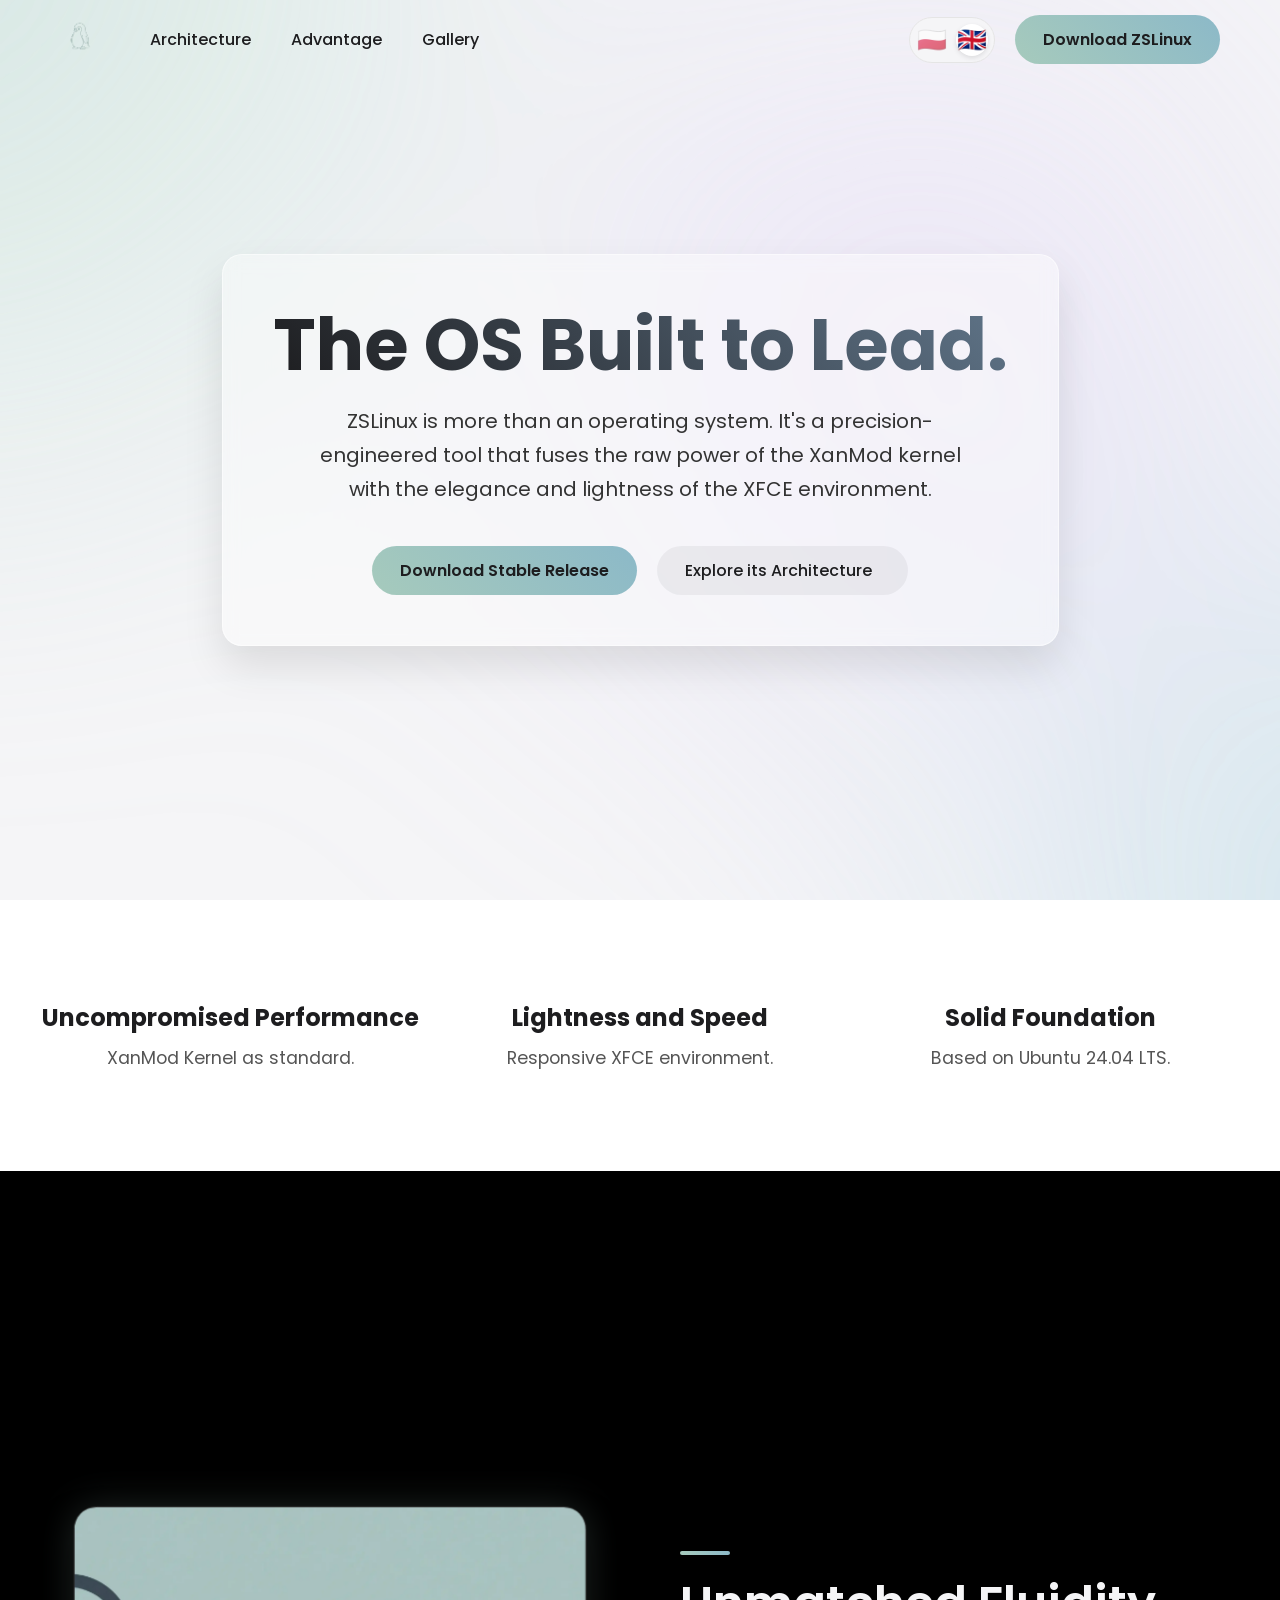
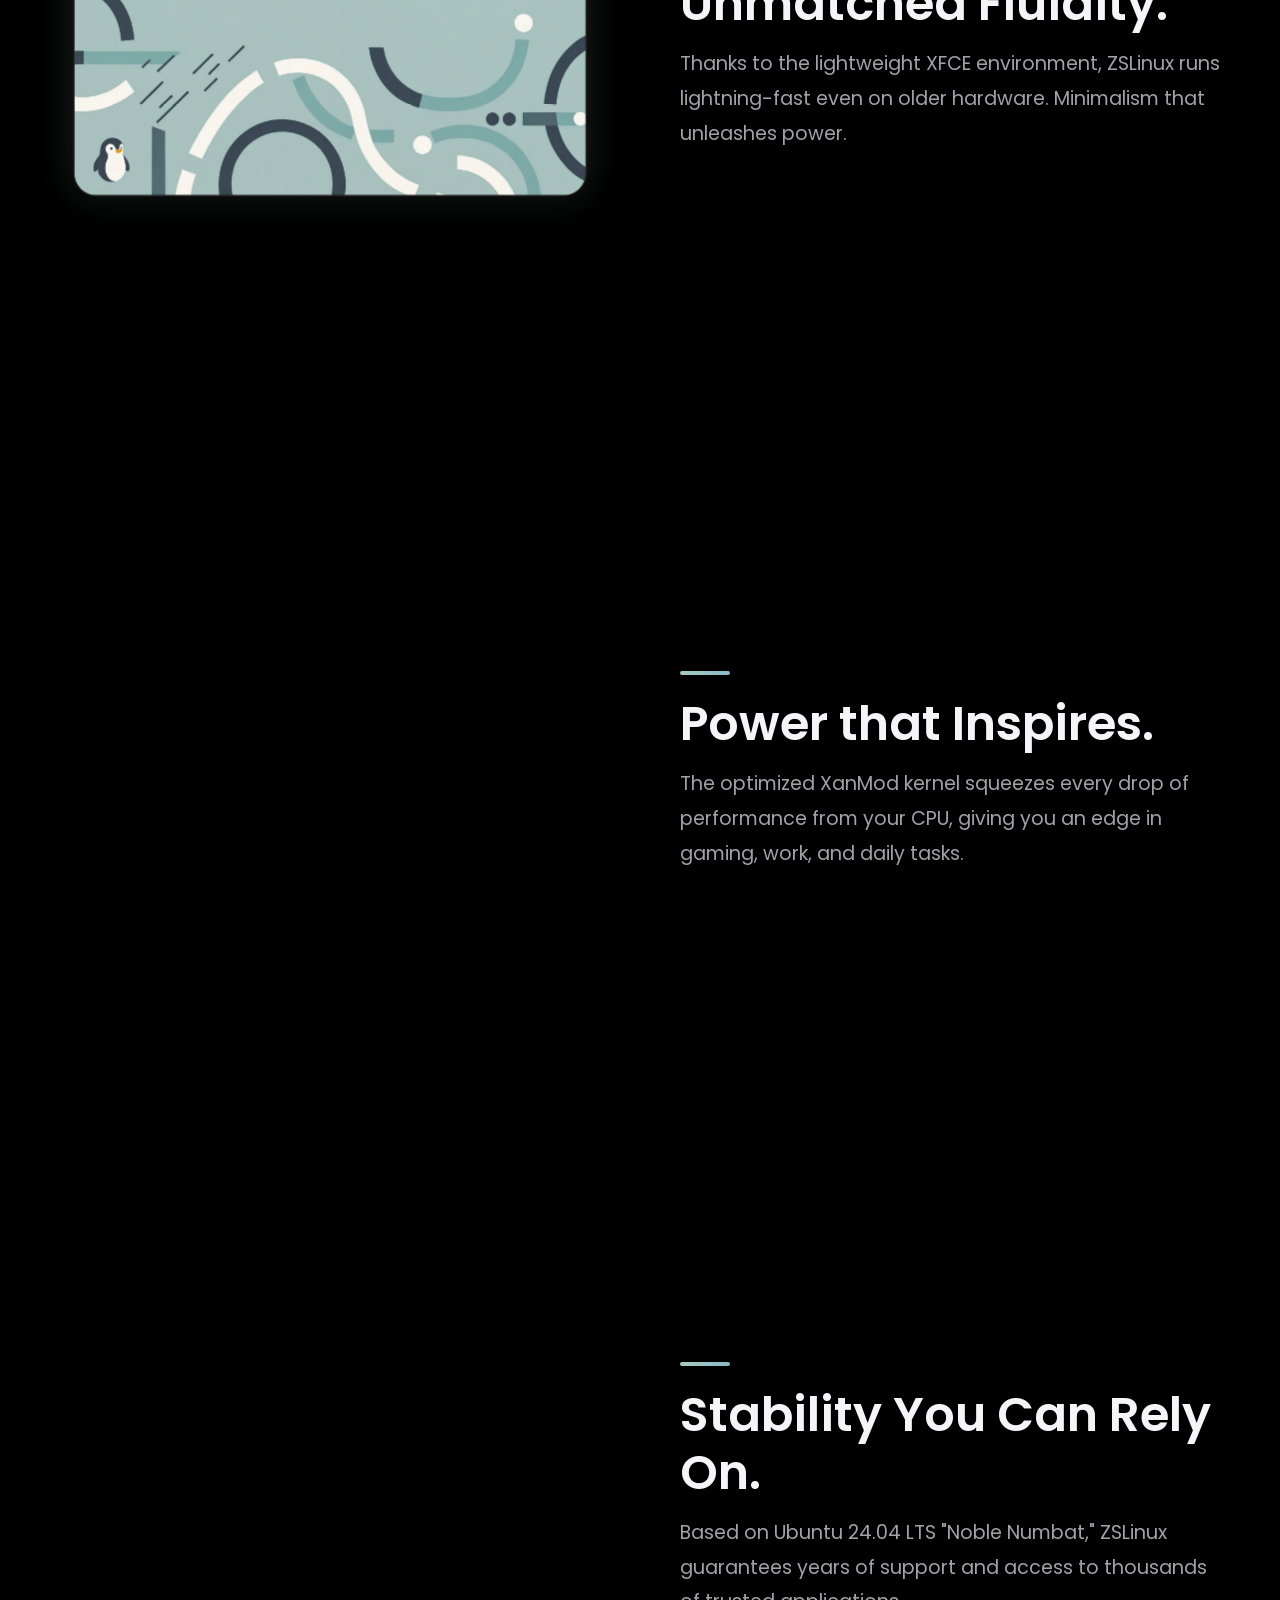
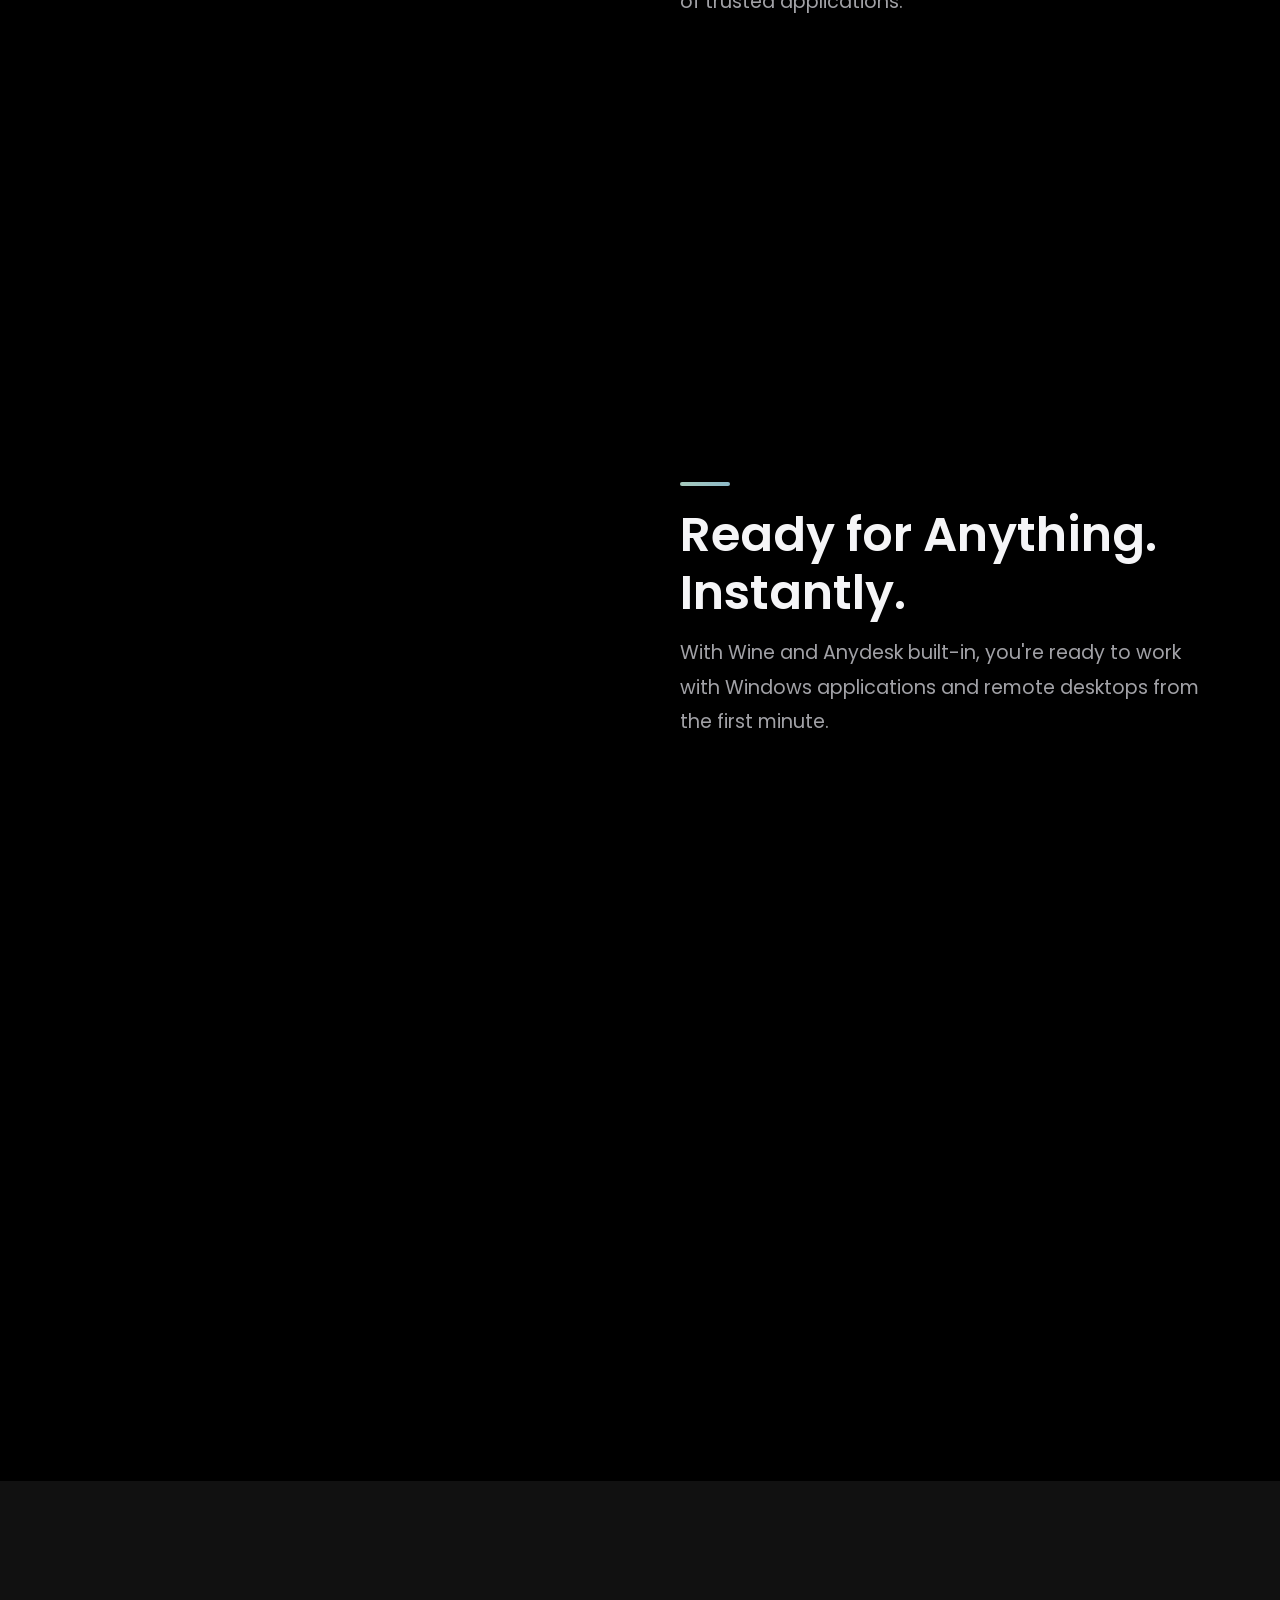
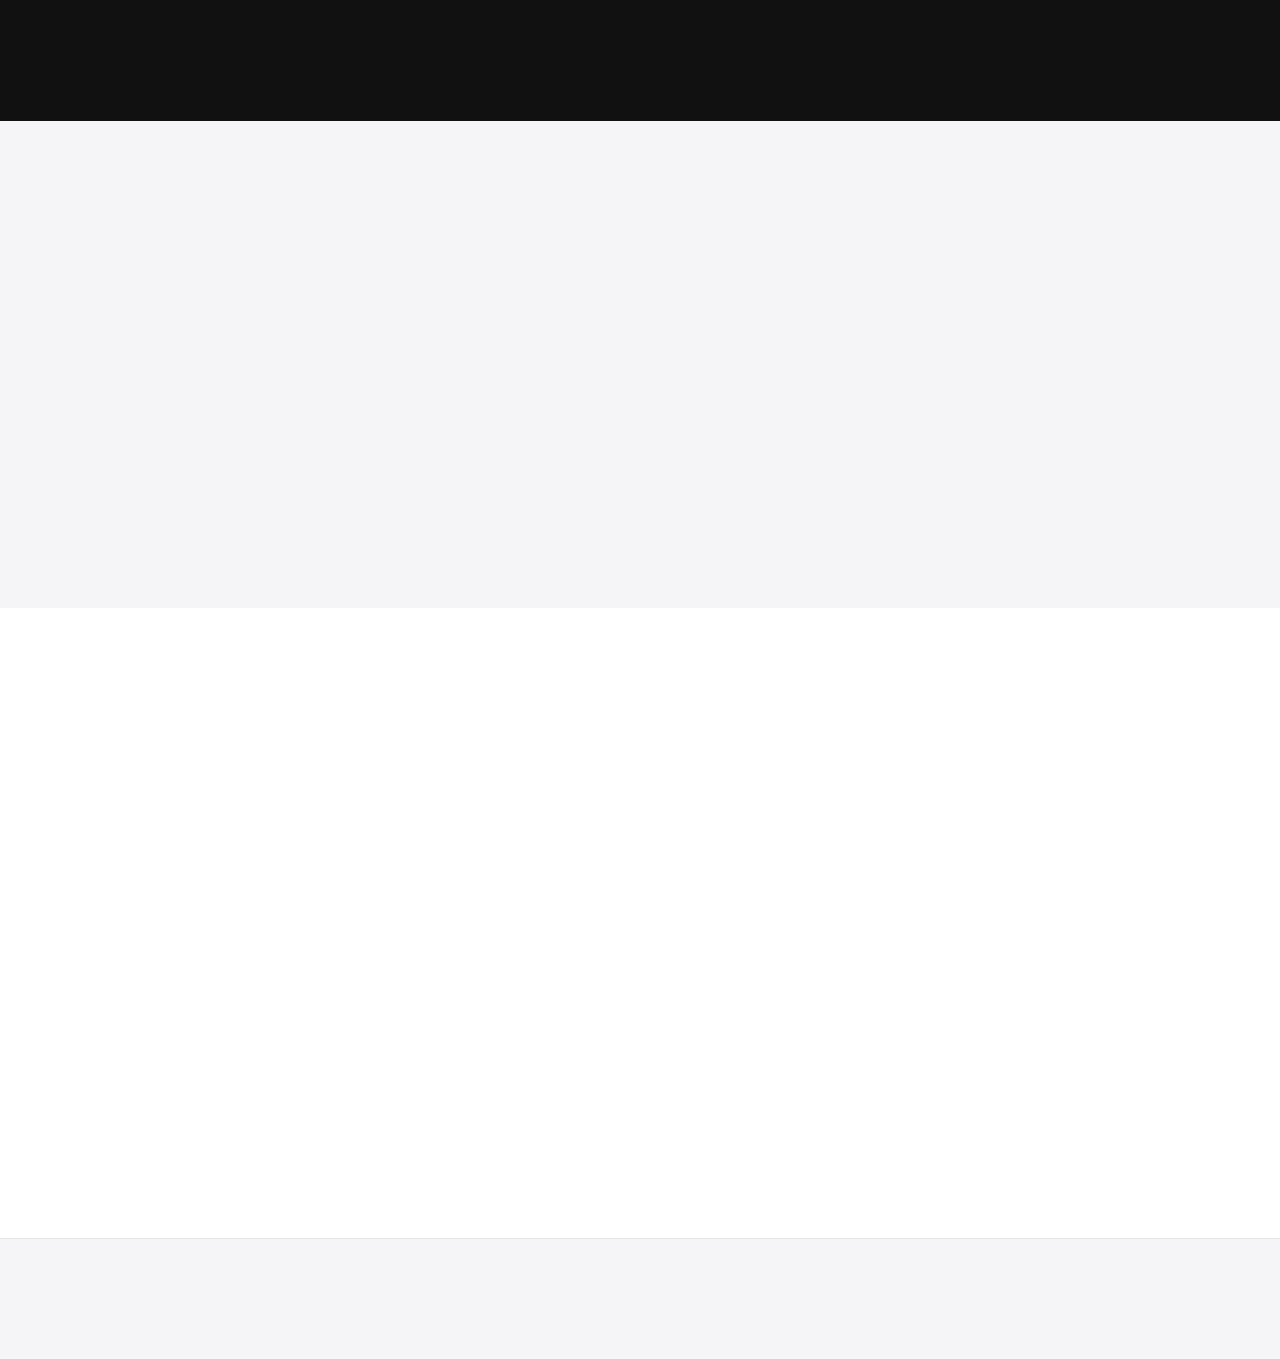
==== index_en.html @ 1aff8810 "Pierwsza, flagowa wersja strony ZSLinux" ====
<!DOCTYPE html>
<html lang="en">
<head>
    <meta charset="UTF-8">
    <meta name="viewport" content="width=device-width, initial-scale=1.0">
    <title>ZSLinux - The OS Built to Lead.</title>
    
    <link href="https://unpkg.com/aos@2.3.1/dist/aos.css" rel="stylesheet">
    <link rel="stylesheet" href="style.css">
    
    <link rel="preconnect" href="https://fonts.googleapis.com">
    <link rel="preconnect" href="https://fonts.gstatic.com" crossorigin>
    <link href="https://fonts.googleapis.com/css2?family=Poppins:wght@400;500;600;700&display=swap" rel="stylesheet">
    
    <script src="https://kit.fontawesome.com/a076d05399.js" crossorigin="anonymous"></script>
</head>
<body>

    <header id="main-header">
        <nav class="container">
            <a href="#" class="logo"><img src="logo.webp" alt="ZSLinux Logo"></a>
            <ul>
                <li><a href="#features">Architecture</a></li>
                <li><a href="#advantage">Advantage</a></li>
                <li><a href="#gallery">Gallery</a></li>
            </ul>

            <div class="nav-controls">
                <div class="language-switcher">
                    <a href="index_pl.html" class="lang-option">🇵🇱</a>
                    <a href="index_en.html" class="lang-option active">🇬🇧</a>
                </div>
                <a href="https://mega.nz/TWOJ-LINK-DO-PLIKU" target="_blank" class="cta-button">Download ZSLinux</a>
            </div>
        </nav>
    </header>

    <main>
         <section id="hero">
            <div class="aurora-background">
                <div class="aurora-shape shape1"></div>
                <div class="aurora-shape shape2"></div>
                <div class="aurora-shape shape3"></div>
            </div>
            <div class="hero-content-wrapper">
                <div class="hero-content" data-aos="fade-in">
                    <h1 class="gradient-text">The OS Built to Lead.</h1>
                    <p>ZSLinux is more than an operating system. It's a precision-engineered tool that fuses the raw power of the XanMod kernel with the elegance and lightness of the XFCE environment.</p>
                    <div class="hero-buttons">
                        <a href="https://mega.nz/TWOJ-LINK-DO-PLIKU" target="_blank" class="cta-button">Download Stable Release</a>
                        <a href="#features" class="cta-button-secondary">Explore its Architecture <i class="fas fa-arrow-down"></i></a>
                    </div>
                </div>
            </div>
        </section>

        <section id="pillars" class="container">
            <div class="pillar-card" data-aos="fade-up">
                <i class="fas fa-rocket"></i>
                <h4>Uncompromised Performance</h4>
                <p>XanMod Kernel as standard.</p>
            </div>
            <div class="pillar-card" data-aos="fade-up" data-aos-delay="150">
                <i class="fas fa-feather-alt"></i>
                <h4>Lightness and Speed</h4>
                <p>Responsive XFCE environment.</p>
            </div>
            <div class="pillar-card" data-aos="fade-up" data-aos-delay="300">
                <i class="fab fa-ubuntu"></i>
                <h4>Solid Foundation</h4>
                <p>Based on Ubuntu 24.04 LTS.</p>
            </div>
        </section>

        <section id="features">
            <div class="features-wrapper container">
                <div class="features-sticky-visual">
                     <div class="image-container">
                        <img src="showcase/desktop.webp" alt="ZSLinux System Interface" id="sticky-image">
                    </div>
                </div>
                <div class="features-scroll-content">
                    <div class="feature-point" data-image="showcase/desktop.webp">
                        <h3>Unmatched Fluidity.</h3>
                        <p>Thanks to the lightweight XFCE environment, ZSLinux runs lightning-fast even on older hardware. Minimalism that unleashes power.</p>
                    </div>
                    <div class="feature-point" data-image="showcase/kernel.webp">
                        <h3>Power that Inspires.</h3>
                        <p>The optimized XanMod kernel squeezes every drop of performance from your CPU, giving you an edge in gaming, work, and daily tasks.</p>
                    </div>
                    <div class="feature-point" data-image="showcase/base.webp">
                        <h3>Stability You Can Rely On.</h3>
                        <p>Based on Ubuntu 24.04 LTS "Noble Numbat," ZSLinux guarantees years of support and access to thousands of trusted applications.</p>
                    </div>
                    <div class="feature-point" data-image="showcase/apps.webp">
                        <h3>Ready for Anything. Instantly.</h3>
                        <p>With Wine and Anydesk built-in, you're ready to work with Windows applications and remote desktops from the first minute.</p>
                    </div>
                </div>
            </div>
        </section>

        <section id="advantage">
            <!-- ... treść bez zmian ... -->
        </section>

        <section id="gallery">
            <div class="container">
                <h2 class="section-title-dark" data-aos="fade-up">Beauty is in the details.</h2>
                <div class="gallery-grid" data-aos="fade-up" data-aos-delay="200">
                    <div class="gallery-item" data-gallery-item><img src="gallery/1.webp" alt="ZSLinux Screenshot 1"></div>
                    <div class="gallery-item tall" data-gallery-item><img src="gallery/2.webp" alt="ZSLinux Screenshot 2"></div>
                    <div class="gallery-item" data-gallery-item><img src="gallery/3.webp" alt="ZSLinux Screenshot 3"></div>
                    <div class="gallery-item wide" data-gallery-item><img src="gallery/4.webp" alt="ZSLinux Screenshot 4"></div>
                    <div class="gallery-item" data-gallery-item><img src="gallery/5.webp" alt="ZSLinux Screenshot 5"></div>
                    <div class="gallery-item" data-gallery-item><img src="gallery/6.webp" alt="ZSLinux Screenshot 6"></div>
                </div>
            </div>
        </section>
        
        <section id="cta" class="container">
            <div class="cta-content" data-aos="zoom-in">
                <img src="tux-3d-placeholder.webp" alt="Tux 3D" class="cta-image">
                <h2>Experience the evolution.</h2>
                <p>Join a community that values performance, freedom, and design. ZSLinux is free to download and always will be.</p>
                <a href="https://mega.nz/TWOJ-LINK-DO-PLIKU" target="_blank" class="cta-button">Download ZSLinux v3.9 Now</a>
            </div>
        </section>
    </main>

    <footer id="main-footer">
        <!-- ... treść bez zmian ... -->
    </footer>

    <div id="lightbox" class="lightbox">
        <!-- ... treść bez zmian ... -->
    </div>

    <script src="https://unpkg.com/aos@2.3.1/dist/aos.js"></script>
    <script src="script.js"></script>
</body>
</html>
---- style.css ----
/* --- Zmienne i Globalne Style --- */
:root {
    --primary-color: #a6cabc;
    --secondary-accent-color: #8cb9c8;
    --dark-bg: #000000; 
    --light-bg: #FFFFFF;
    --secondary-light-bg: #f5f5f7;
    --dark-text: #1d1d1f;
    --light-text: #f5f5f7;
    --light-text-secondary: #a1a1a6;
    --border-color: #e5e5e5;
}

* { 
    box-sizing: border-box; 
    margin: 0; 
    padding: 0; 
}

html { 
    scroll-behavior: smooth; 
}

body { 
    font-family: 'Poppins', sans-serif; 
    color: var(--dark-text); 
    background-color: var(--light-bg); 
    -webkit-font-smoothing: antialiased; 
}

.container { 
    max-width: 1200px; 
    margin: 0 auto; 
    padding: 0 20px; 
}

/* --- Nagłówek --- */
#main-header { 
    position: fixed; 
    top: 0; 
    width: 100%; 
    z-index: 1000; 
    padding: 15px 0; 
    background: transparent; 
    transition: background-color 0.4s ease, backdrop-filter 0.4s ease, border-bottom 0.4s ease; 
}

#main-header.scrolled { 
    background-color: rgba(255, 255, 255, 0.7); 
    backdrop-filter: blur(12px); 
    -webkit-backdrop-filter: blur(12px); 
    border-bottom: 1px solid var(--border-color); 
}

#main-header nav { 
    display: flex; 
    justify-content: space-between; 
    align-items: center; 
}

.logo img { 
    height: 40px; 
}

#main-header nav ul { 
    list-style: none; 
    display: flex; 
    gap: 40px; 
    margin-right: auto; 
    margin-left: 50px;
}

#main-header nav ul li a { 
    color: var(--dark-text); 
    font-weight: 500; 
    text-decoration: none; 
    transition: color 0.3s ease; 
}

#main-header nav ul li a:hover { 
    color: var(--primary-color); 
}

.nav-controls {
    display: flex;
    align-items: center;
    gap: 20px;
}

.language-switcher {
    display: flex;
    gap: 8px;
    background-color: var(--secondary-light-bg);
    padding: 6px;
    border-radius: 50px;
    border: 1px solid var(--border-color);
}

.lang-option {
    width: 32px;
    height: 32px;
    display: flex;
    align-items: center;
    justify-content: center;
    border-radius: 50%;
    text-decoration: none;
    font-size: 1.5rem;
    cursor: pointer;
    transition: all 0.3s ease;
    opacity: 0.6;
}

.lang-option.active {
    background-color: var(--light-bg);
    box-shadow: 0 2px 5px rgba(0,0,0,0.1);
    opacity: 1;
}

.lang-option:not(.active):hover {
    transform: scale(1.1);
    opacity: 1;
}

/* --- Przyciski --- */
.cta-button { 
    background-image: linear-gradient(45deg, var(--primary-color), var(--secondary-accent-color)); 
    color: var(--dark-text); 
    padding: 12px 28px; 
    border-radius: 50px; 
    font-weight: 600; 
    text-decoration: none; 
    transition: all 0.3s ease; 
    display: inline-block; 
    border: none; 
}

.cta-button:hover { 
    transform: translateY(-3px) scale(1.05); 
    box-shadow: 0 10px 20px rgba(166, 202, 188, 0.4), 0 0 25px rgba(140, 185, 200, 0.3); 
}

.cta-button-secondary { 
    background: rgba(0,0,0,0.05); 
    color: var(--dark-text); 
    padding: 12px 28px; 
    border-radius: 50px; 
    font-weight: 500; 
    text-decoration: none; 
    transition: background-color 0.3s ease; 
}

.cta-button-secondary:hover { 
    background-color: rgba(0,0,0,0.08); 
}

.cta-button-secondary i { 
    margin-left: 8px; 
    transition: transform 0.3s ease; 
}

.cta-button-secondary:hover i { 
    transform: translateY(3px); 
}

/* --- Sekcja Hero --- */
#hero { 
    min-height: 100vh; 
    display: flex; 
    align-items: center; 
    justify-content: center; 
    text-align: center; 
    position: relative; 
    overflow: hidden; 
    background-color: var(--secondary-light-bg); 
}

.aurora-background { 
    position: absolute; 
    top: 0; 
    left: 0; 
    right: 0; 
    bottom: 0; 
    filter: blur(120px) saturate(150%); 
    transform: scale(1.5); 
}

.aurora-shape { 
    position: absolute; 
    border-radius: 50%; 
    opacity: 0.3; 
    mix-blend-mode: screen; 
}

.aurora-shape.shape1 { 
    width: 600px; 
    height: 600px; 
    background-color: var(--primary-color); 
    top: -20%; 
    left: -10%; 
    animation: aurora-move 20s infinite alternate ease-in-out; 
}

.aurora-shape.shape2 { 
    width: 500px; 
    height: 500px; 
    background-color: var(--secondary-accent-color); 
    bottom: -15%; 
    right: -10%; 
    animation: aurora-move 25s infinite alternate ease-in-out reverse; 
}

.aurora-shape.shape3 { 
    width: 400px; 
    height: 400px; 
    background-color: #c9bde4; 
    top: 20%; 
    right: 20%; 
    animation: aurora-move 18s infinite alternate ease-in-out; 
}

@keyframes aurora-move { 
    from { transform: translate(0, 0) rotate(0deg); } 
    to { transform: translate(100px, 50px) rotate(45deg); } 
}

.hero-content-wrapper { 
    perspective: 1000px; 
}

.hero-content { 
    position: relative; 
    z-index: 2; 
    transition: transform 0.1s ease-out; 
    background: rgba(255,255,255,0.4); 
    padding: 50px; 
    border-radius: 20px; 
    backdrop-filter: blur(8px); 
    border: 1px solid rgba(255,255,255,0.5); 
    box-shadow: 0 20px 40px rgba(0,0,0,0.1); 
}

.hero-content h1 { 
    font-size: 4.5rem; 
    font-weight: 700; 
    margin-bottom: 20px; 
    line-height: 1.1; 
}

.gradient-text { 
    background-image: linear-gradient(45deg, var(--dark-text), #5f7488); 
    -webkit-background-clip: text; 
    background-clip: text; 
    color: transparent; 
}

.hero-content p { 
    font-size: 1.25rem; 
    max-width: 650px; 
    margin: 0 auto 40px; 
    color: #333; 
    line-height: 1.7; 
}

.hero-buttons { 
    display: flex; 
    justify-content: center; 
    gap: 20px; 
    flex-wrap: wrap; 
}

/* --- Filary ZSLinux --- */
#pillars { 
    display: grid; 
    grid-template-columns: repeat(3, 1fr); 
    gap: 30px; 
    padding: 100px 0; 
}

.pillar-card { 
    text-align: center; 
}

.pillar-card i { 
    font-size: 3rem; 
    color: var(--primary-color); 
    margin-bottom: 20px; 
}

.pillar-card h4 { 
    font-size: 1.5rem; 
    margin-bottom: 10px; 
}

.pillar-card p { 
    font-size: 1.1rem; 
    color: #555; 
}

/* --- Sekcja Features (Scrollytelling) --- */
#features { 
    padding-top: 120px;
    padding-bottom: 60px;
    background-color: var(--dark-bg); 
    color: var(--light-text); 
}

.features-wrapper { 
    display: grid; 
    grid-template-columns: 1fr 1fr; 
    gap: 80px; 
    align-items: flex-start; 
}

.features-sticky-visual { 
    position: sticky; 
    top: 120px; 
    height: 80vh; 
    perspective: 1500px;
}

.image-container {
    width: 100%;
    height: 100%;
    position: relative;
}

#sticky-image { 
    width: 100%; 
    height: auto; 
    max-height: 100%;
    object-fit: contain;
    position: absolute;
    top: 50%;
    left: 50%;
    border-radius: 24px; 
    box-shadow: 0 25px 50px -12px rgba(0,0,0,0.5), 0 0 40px rgba(166, 202, 188, 0.2); 
    border: 1px solid #333; 
    transition: opacity 0.6s ease, transform 0.6s ease; 
    transform: translate(-50%, -50%) scale(0.95) rotateY(0deg);
}

.features-scroll-content { 
    padding-bottom: 50vh; 
}

.feature-point { 
    min-height: 80vh; 
    display: flex; 
    flex-direction: column; 
    justify-content: center; 
    /* Przejścia są teraz obsługiwane przez JS */
}

.feature-point h3 { 
    font-size: 3rem; 
    font-weight: 600; 
    color: var(--light-text); 
    line-height: 1.2; 
    margin-bottom: 15px; 
}

.feature-point h3::before { 
    content: ''; 
    display: block; 
    width: 50px; 
    height: 4px; 
    background: linear-gradient(90deg, var(--primary-color), var(--secondary-accent-color)); 
    margin-bottom: 20px; 
    border-radius: 2px;
}

.feature-point p { 
    font-size: 1.2rem; 
    color: var(--light-text-secondary); 
    line-height: 1.8; 
}

/* --- Sekcja Przewaga --- */
#advantage { 
    padding: 120px 0; 
    background-color: #111; 
    color: var(--light-text); 
}

.section-title { 
    text-align: center; 
    font-size: 3rem; 
    margin-bottom: 20px; 
}

.section-subtitle { 
    text-align: center; 
    font-size: 1.2rem; 
    max-width: 600px; 
    margin: 0 auto 60px; 
    color: var(--light-text-secondary); 
}

.comparison-table { 
    background: #161b22; 
    border: 1px solid #30363d; 
    border-radius: 15px; 
    overflow: hidden; 
}

.table-header, .table-row { 
    display: grid; 
    grid-template-columns: 2fr 1fr 1fr 1fr; 
    padding: 20px; 
    align-items: center; 
    text-align: center; 
}

.table-header { 
    background: #1f242c; 
    font-weight: 600; 
    font-size: 1.1rem; 
}

.table-row { 
    border-top: 1px solid #30363d; 
}

.feature-name { 
    text-align: left; 
    font-weight: 500; 
}

.check { color: #23d183; }
.neutral { color: #666; }
.cross { color: #ff6b6b; }

.table-row i { 
    margin-right: 8px; 
}

/* --- Sekcja Galeria --- */
#gallery { 
    padding: 120px 0; 
    background-color: var(--secondary-light-bg); 
}

.section-title-dark { 
    text-align: center; 
    font-size: 3rem; 
    margin-bottom: 60px; 
    color: var(--dark-text); 
}

.gallery-grid { 
    display: grid; 
    grid-template-columns: repeat(3, 1fr); 
    gap: 20px; 
    grid-auto-flow: dense; 
}

.gallery-item { 
    border-radius: 20px; 
    overflow: hidden; 
    box-shadow: 0 10px 30px rgba(0,0,0,0.1); 
    cursor: pointer; 
    transition: transform 0.3s ease, box-shadow 0.3s ease; 
}

.gallery-item:hover { 
    transform: scale(1.03); 
    box-shadow: 0 15px 40px rgba(0,0,0,0.15); 
}

.gallery-item img { 
    width: 100%; 
    height: 100%; 
    object-fit: cover; 
    display: block; 
}

.gallery-item.tall { 
    grid-row: span 2; 
}

.gallery-item.wide { 
    grid-column: span 2; 
}

/* --- Sekcja CTA --- */
#cta { 
    padding: 100px 0; 
}

.cta-content { 
    position: relative; 
    text-align: center; 
    padding: 80px 40px; 
    border-radius: 20px; 
    background-color: var(--dark-bg); 
    color: var(--light-text); 
    overflow: hidden; 
}

.cta-content .cta-image { 
    max-width: 150px; 
    margin-bottom: 30px; 
}

.cta-content h2 { 
    font-size: 2.8rem; 
    margin-bottom: 15px; 
    color: var(--light-bg); 
}

.cta-content p { 
    max-width: 600px; 
    margin: 0 auto 30px; 
    line-height: 1.7; 
    color: var(--light-text-secondary);
}

/* --- Stopka --- */
#main-footer { 
    background: var(--secondary-light-bg); 
    color: #555; 
    padding: 60px 0; 
    border-top: 1px solid var(--border-color); 
}

.footer-grid { 
    display: grid; 
    grid-template-columns: 2fr 1fr 1fr 1fr; 
    gap: 40px; 
}

.footer-col .logo img { 
    height: 35px; 
    margin-bottom: 15px; 
}

.footer-col h4 { 
    color: var(--dark-text); 
    margin-bottom: 20px; 
    font-size: 1.1rem; 
}

.footer-col ul { 
    list-style: none; 
}

.footer-col ul li { 
    margin-bottom: 10px; 
}

.footer-col ul li a { 
    color: #555; 
    text-decoration: none; 
    transition: color 0.3s; 
}

.footer-col ul li a:hover { 
    color: var(--primary-color); 
}

.social-links a { 
    display: inline-block; 
    color: #555; 
    font-size: 1.5rem; 
    margin-right: 15px; 
    transition: color 0.3s, transform 0.3s; 
}

.social-links a:hover { 
    color: var(--dark-text); 
    transform: translateY(-3px); 
}

.footer-bottom { 
    border-top: 1px solid var(--border-color); 
    padding-top: 20px; 
    margin-top: 40px; 
    text-align: center; 
    font-size: 0.9rem; 
}

/* --- Lightbox --- */
.lightbox { 
    display: none; 
    position: fixed; 
    z-index: 2000; 
    padding-top: 60px; 
    left: 0; 
    top: 0; 
    width: 100%; 
    height: 100%; 
    overflow: auto; 
    background-color: rgba(0,0,0,0.95); 
}

.lightbox-content { 
    margin: auto; 
    display: block; 
    max-width: 85%; 
    max-height: 85vh; 
    animation: lightbox-zoom 0.4s ease;
}

@keyframes lightbox-zoom {
    from { transform: scale(0.9); opacity: 0; }
    to { transform: scale(1); opacity: 1; }
}

.lightbox-close { 
    position: absolute; 
    top: 15px; 
    right: 35px; 
    color: #f1f1f1; 
    font-size: 40px; 
    font-weight: bold; 
    transition: 0.3s; 
}

.lightbox-close:hover, .lightbox-close:focus { 
    color: #bbb; 
    text-decoration: none; 
    cursor: pointer; 
}

.lightbox-prev, .lightbox-next { 
    cursor: pointer; 
    position: absolute; 
    top: 50%; 
    width: auto; 
    padding: 16px; 
    margin-top: -22px; 
    color: white; 
    font-weight: bold; 
    font-size: 20px; 
    transition: 0.3s; 
    border-radius: 0 3px 3px 0; 
    user-select: none; 
}

.lightbox-next { 
    right: 0; 
    border-radius: 3px 0 0 3px; 
}

.lightbox-prev:hover, .lightbox-next:hover { 
    background-color: rgba(255,255,255,0.1); 
}

/* --- Responsywność --- */
@media (max-width: 992px) {
    .features-wrapper { 
        grid-template-columns: 1fr; 
    }
    .features-sticky-visual { 
        position: static; 
        margin-bottom: 60px; 
        height: auto; 
    }
    .features-scroll-content { 
        padding: 0; 
    }
    .feature-point { 
        min-height: auto; 
        margin-bottom: 60px; 
    }
    .gallery-grid, #personas .personas-grid { 
        grid-template-columns: 1fr 1fr; 
    }
    .footer-grid { 
        grid-template-columns: 1fr 1fr; 
    }
    .comparison-table { 
        font-size: 0.9rem; 
    }
}

@media (max-width: 768px) {
    #main-header nav ul, .nav-controls .cta-button { 
        display: none; 
    }
    .hero-content h1 { 
        font-size: 3rem; 
    }
    #pillars, #personas .personas-grid, #testimonials .testimonials-grid { 
        grid-template-columns: 1fr; 
    }
    #pillars { 
        gap: 60px; 
    }
    .gallery-grid { 
        grid-template-columns: 1fr; 
    }
    .gallery-item.tall, .gallery-item.wide { 
        grid-row: span 1; 
        grid-column: span 1; 
    }
    .table-header { 
        display: none; 
    }
    .table-row { 
        grid-template-columns: 1fr; 
        text-align: left; 
        padding: 15px; 
    }
    .table-row div:first-child {
        font-weight: bold;
        margin-bottom: 15px;
    }
    .table-row div {
        padding: 8px 0;
    }
}
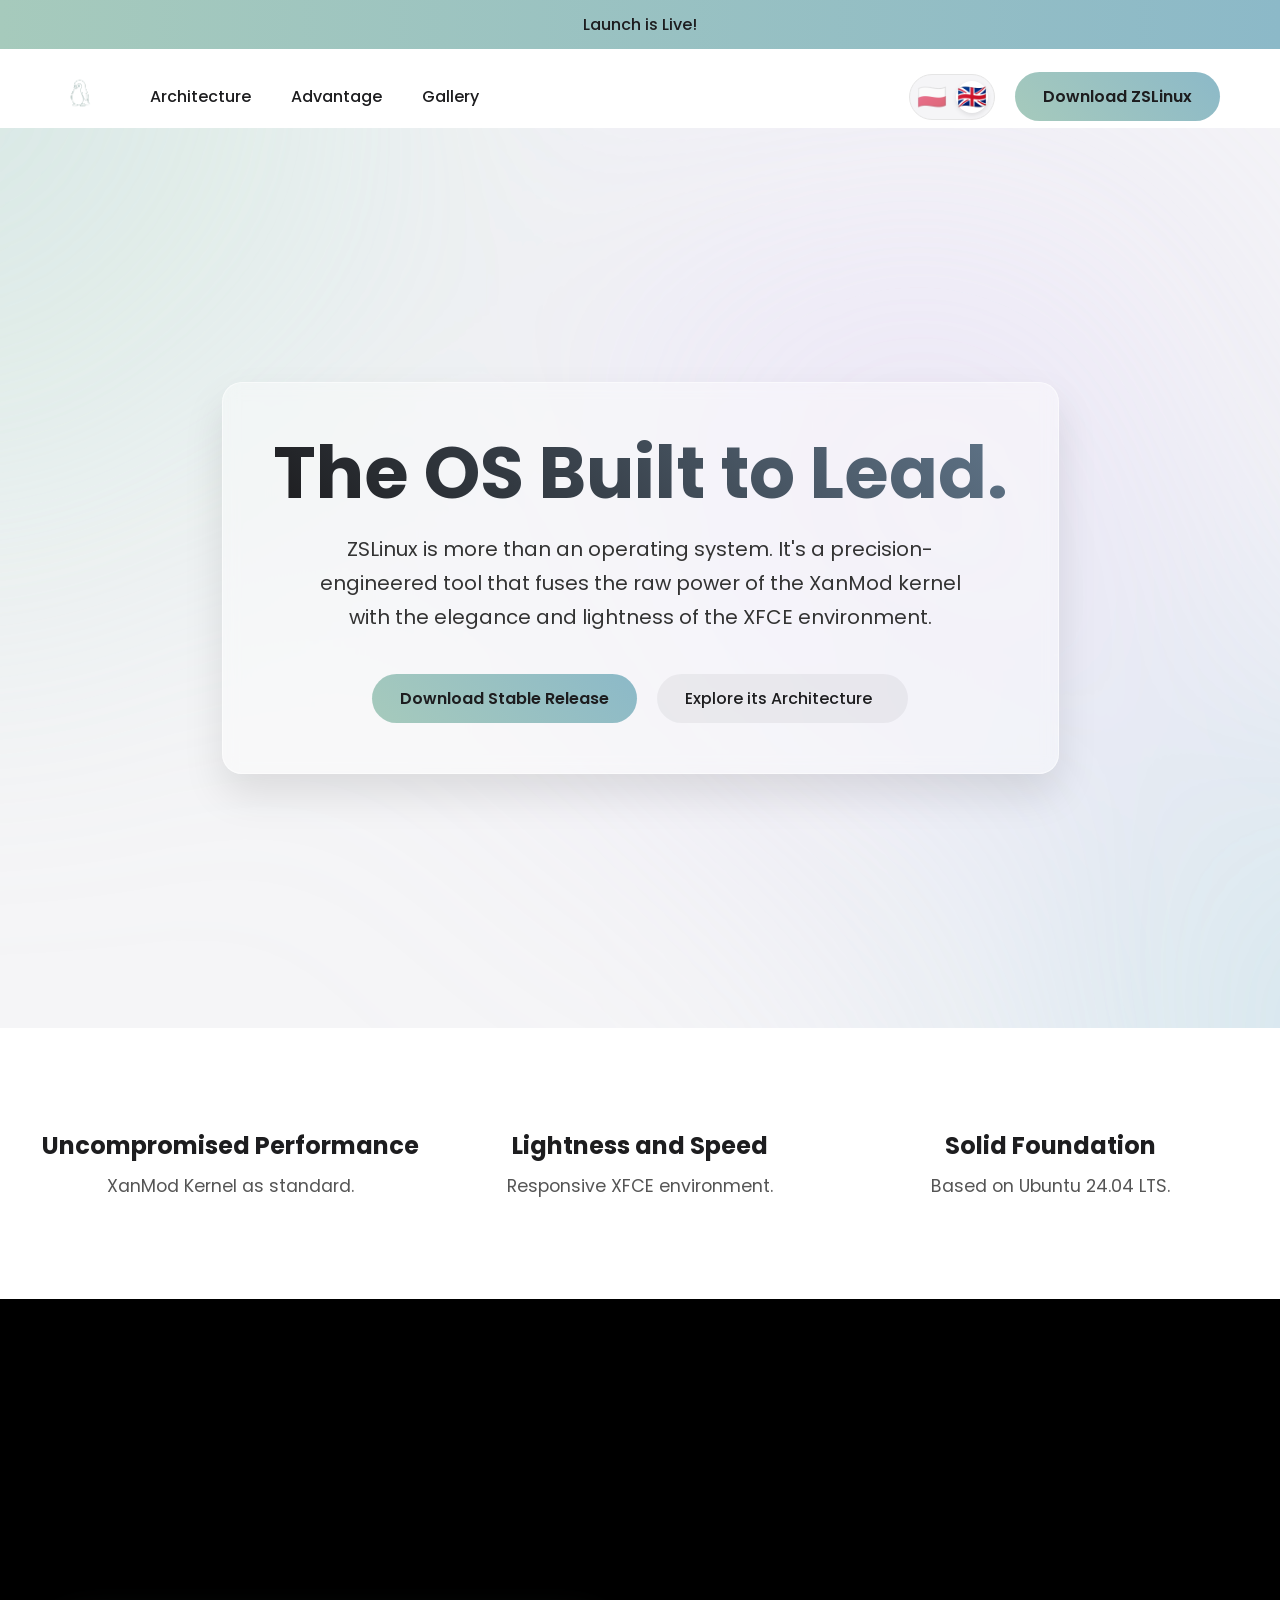
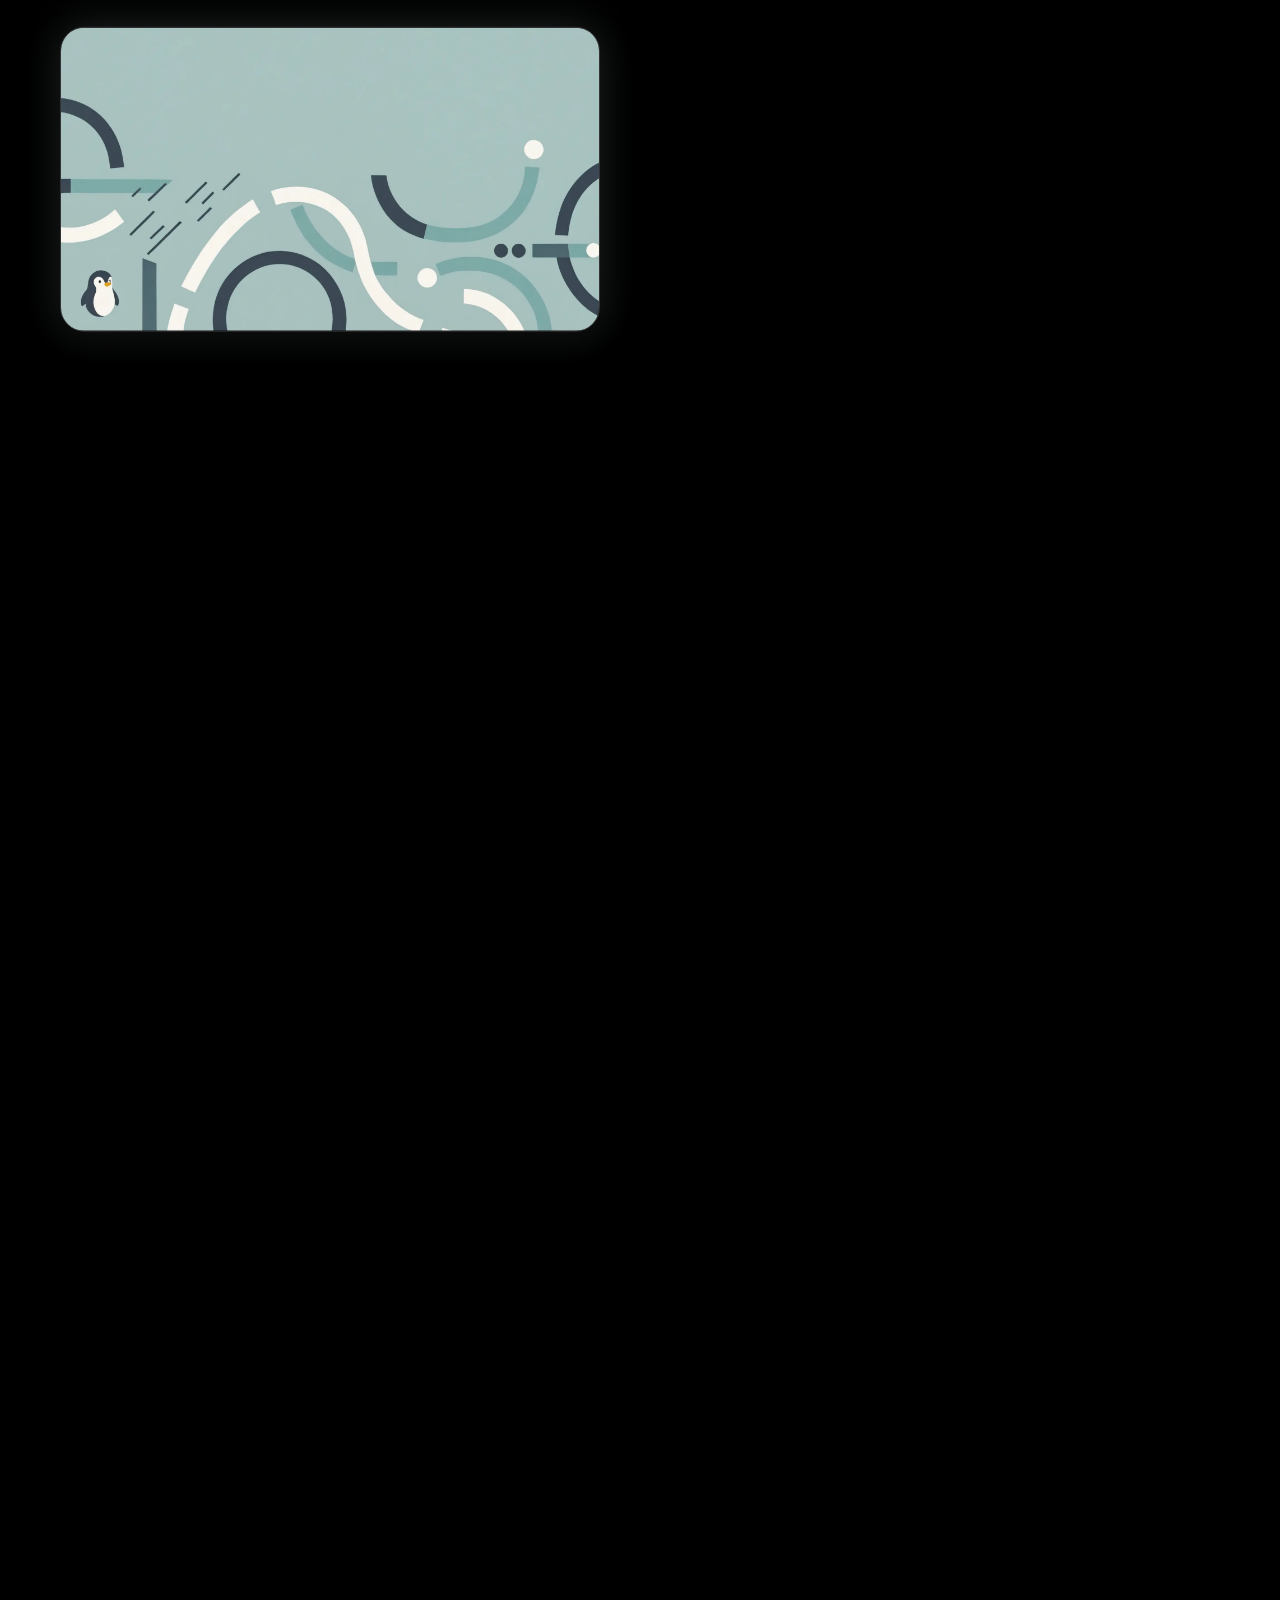
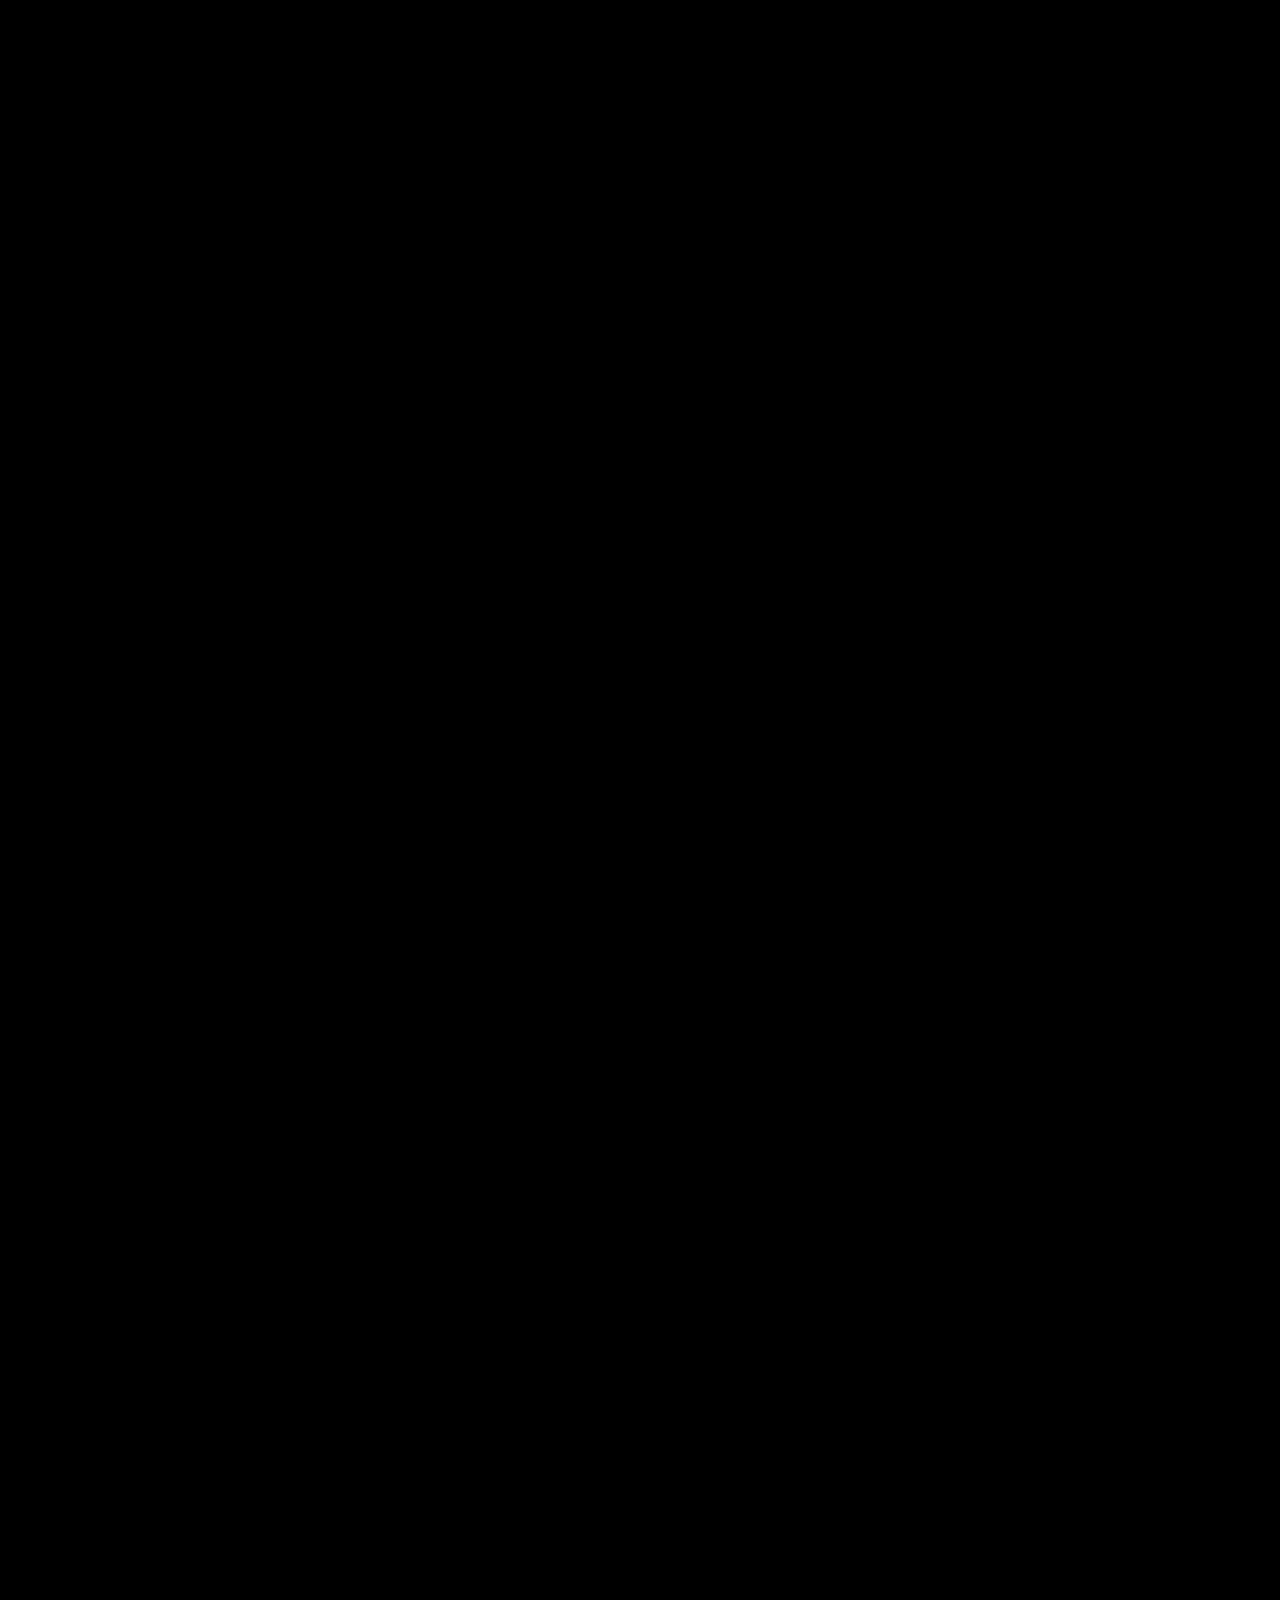
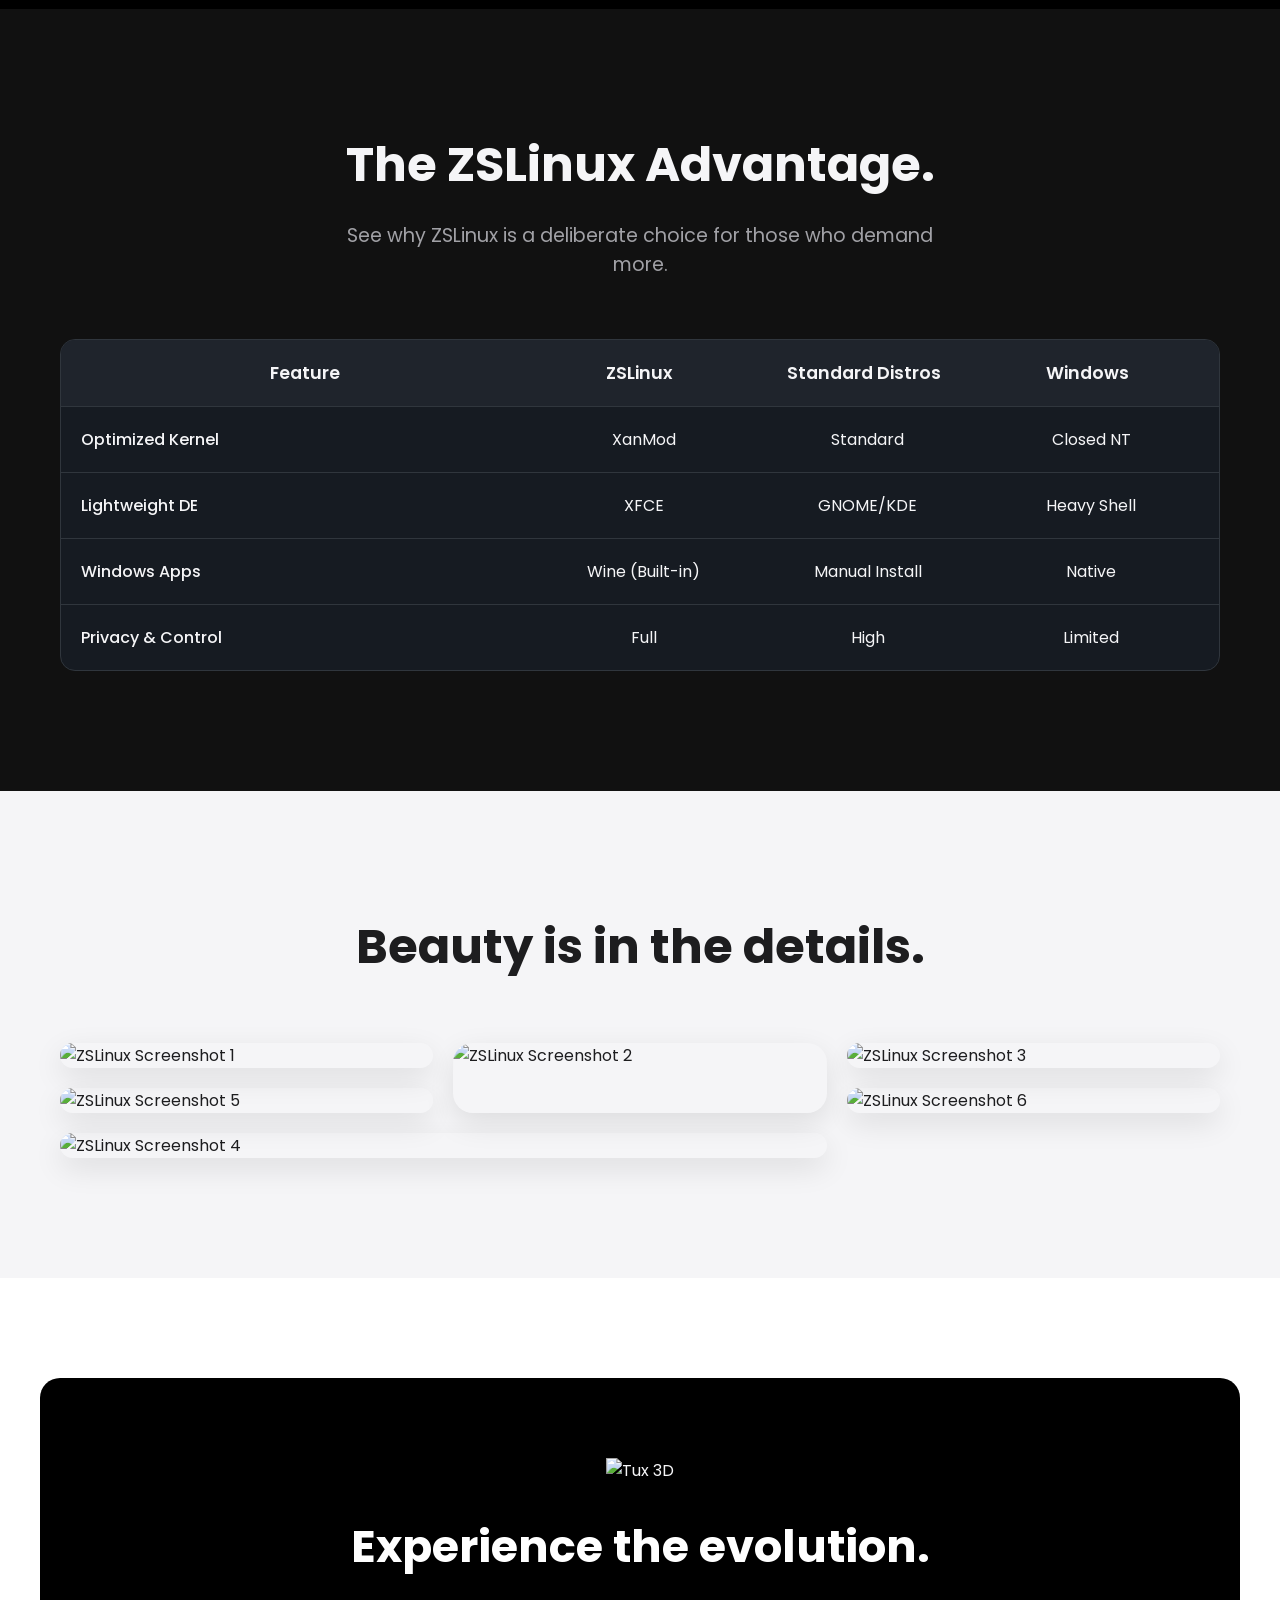
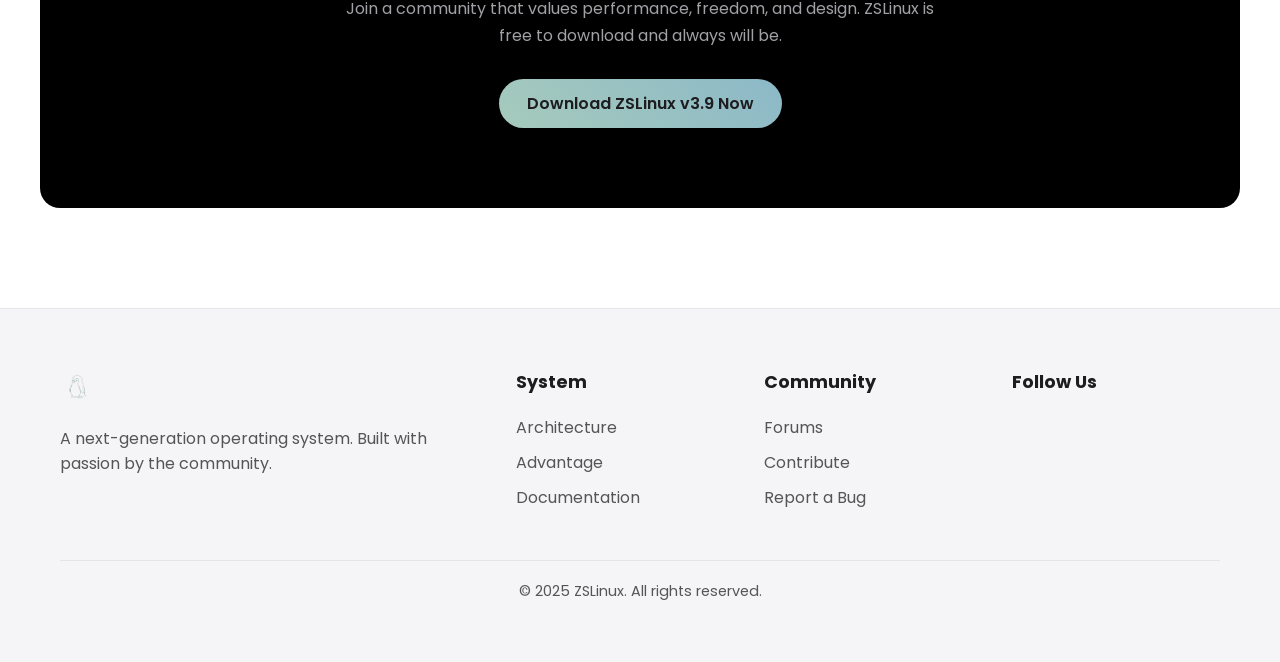
==== commit 33315ee3: "Pierwsza, flagowa wersja strony ZSLinux v2" ====
--- a/index_en.html
+++ b/index_en.html
@@ -16,6 +16,20 @@
 </head>
 <body>
 
+    <!-- NEW, SMART COUNTDOWN BANNER -->
+    <div id="countdown-banner">
+        <div class="container">
+            <span id="countdown-text">ZSLinux Launches In:</span>
+            <div id="countdown-timer" class="countdown-timer">
+                <div class="timer-block"><span id="months">00</span><div class="label">Months</div></div>
+                <div class="timer-block"><span id="days">00</span><div class="label">Days</div></div>
+                <div class="timer-block"><span id="hours">00</span><div class="label">Hours</div></div>
+                <div class="timer-block"><span id="minutes">00</span><div class="label">Minutes</div></div>
+                <div class="timer-block"><span id="seconds">00</span><div class="label">Seconds</div></div>
+            </div>
+        </div>
+    </div>
+
     <header id="main-header">
         <nav class="container">
             <a href="#" class="logo"><img src="logo.webp" alt="ZSLinux Logo"></a>
@@ -36,7 +50,7 @@
     </header>
 
     <main>
-         <section id="hero">
+        <section id="hero">
             <div class="aurora-background">
                 <div class="aurora-shape shape1"></div>
                 <div class="aurora-shape shape2"></div>
@@ -101,7 +115,42 @@
         </section>
 
         <section id="advantage">
-            <!-- ... treść bez zmian ... -->
+            <div class="container">
+                <h2 class="section-title" data-aos="fade-up">The ZSLinux Advantage.</h2>
+                <p class="section-subtitle" data-aos="fade-up" data-aos-delay="100">See why ZSLinux is a deliberate choice for those who demand more.</p>
+                <div class="comparison-table" data-aos="fade-up" data-aos-delay="200">
+                    <div class="table-header">
+                        <div>Feature</div>
+                        <div>ZSLinux</div>
+                        <div>Standard Distros</div>
+                        <div>Windows</div>
+                    </div>
+                    <div class="table-row">
+                        <div class="feature-name">Optimized Kernel</div>
+                        <div><i class="fas fa-check-circle check"></i> XanMod</div>
+                        <div><i class="fas fa-minus-circle neutral"></i> Standard</div>
+                        <div><i class="fas fa-times-circle cross"></i> Closed NT</div>
+                    </div>
+                    <div class="table-row">
+                        <div class="feature-name">Lightweight DE</div>
+                        <div><i class="fas fa-check-circle check"></i> XFCE</div>
+                        <div><i class="fas fa-minus-circle neutral"></i> GNOME/KDE</div>
+                        <div><i class="fas fa-times-circle cross"></i> Heavy Shell</div>
+                    </div>
+                    <div class="table-row">
+                        <div class="feature-name">Windows Apps</div>
+                        <div><i class="fas fa-check-circle check"></i> Wine (Built-in)</div>
+                        <div><i class="fas fa-minus-circle neutral"></i> Manual Install</div>
+                        <div><i class="fas fa-check-circle check"></i> Native</div>
+                    </div>
+                    <div class="table-row">
+                        <div class="feature-name">Privacy & Control</div>
+                        <div><i class="fas fa-check-circle check"></i> Full</div>
+                        <div><i class="fas fa-check-circle check"></i> High</div>
+                        <div><i class="fas fa-times-circle cross"></i> Limited</div>
+                    </div>
+                </div>
+            </div>
         </section>
 
         <section id="gallery">
@@ -129,11 +178,47 @@
     </main>
 
     <footer id="main-footer">
-        <!-- ... treść bez zmian ... -->
+        <div class="container">
+            <div class="footer-grid">
+                <div class="footer-col">
+                    <a href="#" class="logo"><img src="logo.webp" alt="ZSLinux Footer Logo"></a>
+                    <p>A next-generation operating system. Built with passion by the community.</p>
+                </div>
+                <div class="footer-col">
+                    <h4>System</h4>
+                    <ul>
+                        <li><a href="#features">Architecture</a></li>
+                        <li><a href="#advantage">Advantage</a></li>
+                        <li><a href="#">Documentation</a></li>
+                    </ul>
+                </div>
+                <div class="footer-col">
+                    <h4>Community</h4>
+                    <ul>
+                        <li><a href="#">Forums</a></li>
+                        <li><a href="#">Contribute</a></li>
+                        <li><a href="#">Report a Bug</a></li>
+                    </ul>
+                </div>
+                <div class="footer-col">
+                    <h4>Follow Us</h4>
+                    <div class="social-links">
+                        <a href="#"><i class="fab fa-github"></i></a>
+                        <a href="#"><i class="fab fa-discord"></i></a>
+                    </div>
+                </div>
+            </div>
+            <div class="footer-bottom">
+                <p>&copy; 2025 ZSLinux. All rights reserved.</p>
+            </div>
+        </div>
     </footer>
 
     <div id="lightbox" class="lightbox">
-        <!-- ... treść bez zmian ... -->
+        <span class="lightbox-close">&times;</span>
+        <img class="lightbox-content" id="lightbox-img">
+        <a class="lightbox-prev">&#10094;</a>
+        <a class="lightbox-next">&#10095;</a>
     </div>
 
     <script src="https://unpkg.com/aos@2.3.1/dist/aos.js"></script>
--- a/style.css
+++ b/style.css
@@ -11,702 +11,125 @@
     --border-color: #e5e5e5;
 }
 
-* { 
-    box-sizing: border-box; 
-    margin: 0; 
-    padding: 0; 
+* { box-sizing: border-box; margin: 0; padding: 0; }
+html { scroll-behavior: smooth; }
+body { font-family: 'Poppins', sans-serif; color: var(--dark-text); background-color: var(--light-bg); -webkit-font-smoothing: antialiased; }
+.container { max-width: 1200px; margin: 0 auto; padding: 0 20px; }
+
+/* --- Pasek Odliczania --- */
+#countdown-banner {
+    display: none;
+    background: linear-gradient(90deg, var(--primary-color), var(--secondary-accent-color));
+    color: var(--dark-text);
+    padding: 12px 0;
+    text-align: center;
+    font-weight: 500;
+    position: sticky;
+    top: 0;
+    z-index: 1001;
 }
-
-html { 
-    scroll-behavior: smooth; 
-}
-
-body { 
-    font-family: 'Poppins', sans-serif; 
-    color: var(--dark-text); 
-    background-color: var(--light-bg); 
-    -webkit-font-smoothing: antialiased; 
-}
-
-.container { 
-    max-width: 1200px; 
-    margin: 0 auto; 
-    padding: 0 20px; 
-}
+#countdown-banner .container { display: flex; align-items: center; justify-content: center; gap: 20px; flex-wrap: wrap; }
+.countdown-timer { display: flex; gap: 15px; }
+.timer-block { display: flex; flex-direction: column; align-items: center; line-height: 1; }
+.timer-block span { font-size: 1.8rem; font-weight: 700; }
+.timer-block .label { font-size: 0.7rem; font-weight: 500; opacity: 0.8; text-transform: uppercase; }
+#countdown-text { font-size: 1.1rem; }
 
 /* --- Nagłówek --- */
-#main-header { 
-    position: fixed; 
-    top: 0; 
-    width: 100%; 
-    z-index: 1000; 
-    padding: 15px 0; 
-    background: transparent; 
-    transition: background-color 0.4s ease, backdrop-filter 0.4s ease, border-bottom 0.4s ease; 
-}
-
-#main-header.scrolled { 
-    background-color: rgba(255, 255, 255, 0.7); 
-    backdrop-filter: blur(12px); 
-    -webkit-backdrop-filter: blur(12px); 
-    border-bottom: 1px solid var(--border-color); 
-}
-
-#main-header nav { 
-    display: flex; 
-    justify-content: space-between; 
-    align-items: center; 
-}
-
-.logo img { 
-    height: 40px; 
-}
-
-#main-header nav ul { 
-    list-style: none; 
-    display: flex; 
-    gap: 40px; 
-    margin-right: auto; 
-    margin-left: 50px;
-}
-
-#main-header nav ul li a { 
-    color: var(--dark-text); 
-    font-weight: 500; 
-    text-decoration: none; 
-    transition: color 0.3s ease; 
-}
-
-#main-header nav ul li a:hover { 
-    color: var(--primary-color); 
-}
-
-.nav-controls {
-    display: flex;
-    align-items: center;
-    gap: 20px;
-}
-
-.language-switcher {
-    display: flex;
-    gap: 8px;
-    background-color: var(--secondary-light-bg);
-    padding: 6px;
-    border-radius: 50px;
-    border: 1px solid var(--border-color);
-}
-
-.lang-option {
-    width: 32px;
-    height: 32px;
-    display: flex;
-    align-items: center;
-    justify-content: center;
-    border-radius: 50%;
-    text-decoration: none;
-    font-size: 1.5rem;
-    cursor: pointer;
-    transition: all 0.3s ease;
-    opacity: 0.6;
-}
-
-.lang-option.active {
-    background-color: var(--light-bg);
-    box-shadow: 0 2px 5px rgba(0,0,0,0.1);
-    opacity: 1;
-}
-
-.lang-option:not(.active):hover {
-    transform: scale(1.1);
-    opacity: 1;
-}
+#main-header { position: sticky; top: 0; width: 100%; z-index: 1000; padding: 15px 0; background: transparent; transition: background-color 0.4s ease, backdrop-filter 0.4s ease, border-bottom 0.4s ease; }
+#main-header.scrolled { background-color: rgba(255, 255, 255, 0.7); backdrop-filter: blur(12px); -webkit-backdrop-filter: blur(12px); border-bottom: 1px solid var(--border-color); }
+#main-header.with-banner { top: 57px; } /* Dostosowanie pozycji, gdy banner jest widoczny */
+#main-header nav { display: flex; justify-content: space-between; align-items: center; }
+.logo img { height: 40px; }
+#main-header nav ul { list-style: none; display: flex; gap: 40px; margin-right: auto; margin-left: 50px;}
+#main-header nav ul li a { color: var(--dark-text); font-weight: 500; text-decoration: none; transition: color 0.3s ease; }
+#main-header nav ul li a:hover { color: var(--primary-color); }
+.nav-controls { display: flex; align-items: center; gap: 20px; }
+.language-switcher { display: flex; gap: 8px; background-color: var(--secondary-light-bg); padding: 6px; border-radius: 50px; border: 1px solid var(--border-color); }
+.lang-option { width: 32px; height: 32px; display: flex; align-items: center; justify-content: center; border-radius: 50%; text-decoration: none; font-size: 1.5rem; cursor: pointer; transition: all 0.3s ease; opacity: 0.6; }
+.lang-option.active { background-color: var(--light-bg); box-shadow: 0 2px 5px rgba(0,0,0,0.1); opacity: 1; }
+.lang-option:not(.active):hover { transform: scale(1.1); opacity: 1; }
 
 /* --- Przyciski --- */
-.cta-button { 
-    background-image: linear-gradient(45deg, var(--primary-color), var(--secondary-accent-color)); 
-    color: var(--dark-text); 
-    padding: 12px 28px; 
-    border-radius: 50px; 
-    font-weight: 600; 
-    text-decoration: none; 
-    transition: all 0.3s ease; 
-    display: inline-block; 
-    border: none; 
-}
+.cta-button { background-image: linear-gradient(45deg, var(--primary-color), var(--secondary-accent-color)); color: var(--dark-text); padding: 12px 28px; border-radius: 50px; font-weight: 600; text-decoration: none; transition: all 0.3s ease; display: inline-block; border: none; }
+.cta-button:hover { transform: translateY(-3px) scale(1.05); box-shadow: 0 10px 20px rgba(166, 202, 188, 0.4), 0 0 25px rgba(140, 185, 200, 0.3); }
+.cta-button-secondary { background: rgba(0,0,0,0.05); color: var(--dark-text); padding: 12px 28px; border-radius: 50px; font-weight: 500; text-decoration: none; transition: background-color 0.3s ease; }
+.cta-button-secondary:hover { background-color: rgba(0,0,0,0.08); }
+.cta-button-secondary i { margin-left: 8px; transition: transform 0.3s ease; }
+.cta-button-secondary:hover i { transform: translateY(3px); }
 
-.cta-button:hover { 
-    transform: translateY(-3px) scale(1.05); 
-    box-shadow: 0 10px 20px rgba(166, 202, 188, 0.4), 0 0 25px rgba(140, 185, 200, 0.3); 
-}
-
-.cta-button-secondary { 
-    background: rgba(0,0,0,0.05); 
-    color: var(--dark-text); 
-    padding: 12px 28px; 
-    border-radius: 50px; 
-    font-weight: 500; 
-    text-decoration: none; 
-    transition: background-color 0.3s ease; 
-}
-
-.cta-button-secondary:hover { 
-    background-color: rgba(0,0,0,0.08); 
-}
-
-.cta-button-secondary i { 
-    margin-left: 8px; 
-    transition: transform 0.3s ease; 
-}
-
-.cta-button-secondary:hover i { 
-    transform: translateY(3px); 
-}
-
-/* --- Sekcja Hero --- */
-#hero { 
-    min-height: 100vh; 
-    display: flex; 
-    align-items: center; 
-    justify-content: center; 
-    text-align: center; 
-    position: relative; 
-    overflow: hidden; 
-    background-color: var(--secondary-light-bg); 
-}
-
-.aurora-background { 
-    position: absolute; 
-    top: 0; 
-    left: 0; 
-    right: 0; 
-    bottom: 0; 
-    filter: blur(120px) saturate(150%); 
-    transform: scale(1.5); 
-}
-
-.aurora-shape { 
-    position: absolute; 
-    border-radius: 50%; 
-    opacity: 0.3; 
-    mix-blend-mode: screen; 
-}
-
-.aurora-shape.shape1 { 
-    width: 600px; 
-    height: 600px; 
-    background-color: var(--primary-color); 
-    top: -20%; 
-    left: -10%; 
-    animation: aurora-move 20s infinite alternate ease-in-out; 
-}
-
-.aurora-shape.shape2 { 
-    width: 500px; 
-    height: 500px; 
-    background-color: var(--secondary-accent-color); 
-    bottom: -15%; 
-    right: -10%; 
-    animation: aurora-move 25s infinite alternate ease-in-out reverse; 
-}
-
-.aurora-shape.shape3 { 
-    width: 400px; 
-    height: 400px; 
-    background-color: #c9bde4; 
-    top: 20%; 
-    right: 20%; 
-    animation: aurora-move 18s infinite alternate ease-in-out; 
-}
-
-@keyframes aurora-move { 
-    from { transform: translate(0, 0) rotate(0deg); } 
-    to { transform: translate(100px, 50px) rotate(45deg); } 
-}
-
-.hero-content-wrapper { 
-    perspective: 1000px; 
-}
-
-.hero-content { 
-    position: relative; 
-    z-index: 2; 
-    transition: transform 0.1s ease-out; 
-    background: rgba(255,255,255,0.4); 
-    padding: 50px; 
-    border-radius: 20px; 
-    backdrop-filter: blur(8px); 
-    border: 1px solid rgba(255,255,255,0.5); 
-    box-shadow: 0 20px 40px rgba(0,0,0,0.1); 
-}
-
-.hero-content h1 { 
-    font-size: 4.5rem; 
-    font-weight: 700; 
-    margin-bottom: 20px; 
-    line-height: 1.1; 
-}
-
-.gradient-text { 
-    background-image: linear-gradient(45deg, var(--dark-text), #5f7488); 
-    -webkit-background-clip: text; 
-    background-clip: text; 
-    color: transparent; 
-}
-
-.hero-content p { 
-    font-size: 1.25rem; 
-    max-width: 650px; 
-    margin: 0 auto 40px; 
-    color: #333; 
-    line-height: 1.7; 
-}
-
-.hero-buttons { 
-    display: flex; 
-    justify-content: center; 
-    gap: 20px; 
-    flex-wrap: wrap; 
-}
-
-/* --- Filary ZSLinux --- */
-#pillars { 
-    display: grid; 
-    grid-template-columns: repeat(3, 1fr); 
-    gap: 30px; 
-    padding: 100px 0; 
-}
-
-.pillar-card { 
-    text-align: center; 
-}
-
-.pillar-card i { 
-    font-size: 3rem; 
-    color: var(--primary-color); 
-    margin-bottom: 20px; 
-}
-
-.pillar-card h4 { 
-    font-size: 1.5rem; 
-    margin-bottom: 10px; 
-}
-
-.pillar-card p { 
-    font-size: 1.1rem; 
-    color: #555; 
-}
-
-/* --- Sekcja Features (Scrollytelling) --- */
-#features { 
-    padding-top: 120px;
-    padding-bottom: 60px;
-    background-color: var(--dark-bg); 
-    color: var(--light-text); 
-}
-
-.features-wrapper { 
-    display: grid; 
-    grid-template-columns: 1fr 1fr; 
-    gap: 80px; 
-    align-items: flex-start; 
-}
-
-.features-sticky-visual { 
-    position: sticky; 
-    top: 120px; 
-    height: 80vh; 
-    perspective: 1500px;
-}
-
-.image-container {
-    width: 100%;
-    height: 100%;
-    position: relative;
-}
-
-#sticky-image { 
-    width: 100%; 
-    height: auto; 
-    max-height: 100%;
-    object-fit: contain;
-    position: absolute;
-    top: 50%;
-    left: 50%;
-    border-radius: 24px; 
-    box-shadow: 0 25px 50px -12px rgba(0,0,0,0.5), 0 0 40px rgba(166, 202, 188, 0.2); 
-    border: 1px solid #333; 
-    transition: opacity 0.6s ease, transform 0.6s ease; 
-    transform: translate(-50%, -50%) scale(0.95) rotateY(0deg);
-}
-
-.features-scroll-content { 
-    padding-bottom: 50vh; 
-}
-
-.feature-point { 
-    min-height: 80vh; 
-    display: flex; 
-    flex-direction: column; 
-    justify-content: center; 
-    /* Przejścia są teraz obsługiwane przez JS */
-}
-
-.feature-point h3 { 
-    font-size: 3rem; 
-    font-weight: 600; 
-    color: var(--light-text); 
-    line-height: 1.2; 
-    margin-bottom: 15px; 
-}
-
-.feature-point h3::before { 
-    content: ''; 
-    display: block; 
-    width: 50px; 
-    height: 4px; 
-    background: linear-gradient(90deg, var(--primary-color), var(--secondary-accent-color)); 
-    margin-bottom: 20px; 
-    border-radius: 2px;
-}
-
-.feature-point p { 
-    font-size: 1.2rem; 
-    color: var(--light-text-secondary); 
-    line-height: 1.8; 
-}
-
-/* --- Sekcja Przewaga --- */
-#advantage { 
-    padding: 120px 0; 
-    background-color: #111; 
-    color: var(--light-text); 
-}
-
-.section-title { 
-    text-align: center; 
-    font-size: 3rem; 
-    margin-bottom: 20px; 
-}
-
-.section-subtitle { 
-    text-align: center; 
-    font-size: 1.2rem; 
-    max-width: 600px; 
-    margin: 0 auto 60px; 
-    color: var(--light-text-secondary); 
-}
-
-.comparison-table { 
-    background: #161b22; 
-    border: 1px solid #30363d; 
-    border-radius: 15px; 
-    overflow: hidden; 
-}
-
-.table-header, .table-row { 
-    display: grid; 
-    grid-template-columns: 2fr 1fr 1fr 1fr; 
-    padding: 20px; 
-    align-items: center; 
-    text-align: center; 
-}
-
-.table-header { 
-    background: #1f242c; 
-    font-weight: 600; 
-    font-size: 1.1rem; 
-}
-
-.table-row { 
-    border-top: 1px solid #30363d; 
-}
-
-.feature-name { 
-    text-align: left; 
-    font-weight: 500; 
-}
-
+/* --- Reszta stylów bez zmian... --- */
+#hero { min-height: 100vh; display: flex; align-items: center; justify-content: center; text-align: center; position: relative; overflow: hidden; background-color: var(--secondary-light-bg); }
+.aurora-background { position: absolute; top: 0; left: 0; right: 0; bottom: 0; filter: blur(120px) saturate(150%); transform: scale(1.5); }
+.aurora-shape { position: absolute; border-radius: 50%; opacity: 0.3; mix-blend-mode: screen; }
+.aurora-shape.shape1 { width: 600px; height: 600px; background-color: var(--primary-color); top: -20%; left: -10%; animation: aurora-move 20s infinite alternate ease-in-out; }
+.aurora-shape.shape2 { width: 500px; height: 500px; background-color: var(--secondary-accent-color); bottom: -15%; right: -10%; animation: aurora-move 25s infinite alternate ease-in-out reverse; }
+.aurora-shape.shape3 { width: 400px; height: 400px; background-color: #c9bde4; top: 20%; right: 20%; animation: aurora-move 18s infinite alternate ease-in-out; }
+@keyframes aurora-move { from { transform: translate(0, 0) rotate(0deg); } to { transform: translate(100px, 50px) rotate(45deg); } }
+.hero-content-wrapper { perspective: 1000px; }
+.hero-content { position: relative; z-index: 2; transition: transform 0.1s ease-out; background: rgba(255,255,255,0.4); padding: 50px; border-radius: 20px; backdrop-filter: blur(8px); border: 1px solid rgba(255,255,255,0.5); box-shadow: 0 20px 40px rgba(0,0,0,0.1); }
+.hero-content h1 { font-size: 4.5rem; font-weight: 700; margin-bottom: 20px; line-height: 1.1; }
+.gradient-text { background-image: linear-gradient(45deg, var(--dark-text), #5f7488); -webkit-background-clip: text; background-clip: text; color: transparent; }
+.hero-content p { font-size: 1.25rem; max-width: 650px; margin: 0 auto 40px; color: #333; line-height: 1.7; }
+.hero-buttons { display: flex; justify-content: center; gap: 20px; flex-wrap: wrap; }
+#pillars { display: grid; grid-template-columns: repeat(3, 1fr); gap: 30px; padding: 100px 0; }
+.pillar-card { text-align: center; }
+.pillar-card i { font-size: 3rem; color: var(--primary-color); margin-bottom: 20px; }
+.pillar-card h4 { font-size: 1.5rem; margin-bottom: 10px; }
+.pillar-card p { font-size: 1.1rem; color: #555; }
+#features { padding-top: 120px; padding-bottom: 60px; background-color: var(--dark-bg); color: var(--light-text); }
+.features-wrapper { display: grid; grid-template-columns: 1fr 1fr; gap: 80px; align-items: flex-start; }
+.features-sticky-visual { position: sticky; top: 120px; height: 80vh; perspective: 1500px; }
+.image-container { width: 100%; height: 100%; position: relative; }
+#sticky-image { width: 100%; height: auto; max-height: 100%; object-fit: contain; position: absolute; top: 50%; left: 50%; border-radius: 24px; box-shadow: 0 25px 50px -12px rgba(0,0,0,0.5), 0 0 40px rgba(166, 202, 188, 0.2); border: 1px solid #333; transition: opacity 0.6s ease, transform 0.6s ease; transform: translate(-50%, -50%) scale(0.95) rotateY(0deg); }
+.features-scroll-content { padding-bottom: 50vh; }
+.feature-point { min-height: 80vh; display: flex; flex-direction: column; justify-content: center; }
+.feature-point h3 { font-size: 3rem; font-weight: 600; color: var(--light-text); line-height: 1.2; margin-bottom: 15px; }
+.feature-point h3::before { content: ''; display: block; width: 50px; height: 4px; background: linear-gradient(90deg, var(--primary-color), var(--secondary-accent-color)); margin-bottom: 20px; border-radius: 2px;}
+.feature-point p { font-size: 1.2rem; color: var(--light-text-secondary); line-height: 1.8; }
+#advantage { padding: 120px 0; background-color: #111; color: var(--light-text); }
+.section-title { text-align: center; font-size: 3rem; margin-bottom: 20px; }
+.section-subtitle { text-align: center; font-size: 1.2rem; max-width: 600px; margin: 0 auto 60px; color: var(--light-text-secondary); }
+.comparison-table { background: #161b22; border: 1px solid #30363d; border-radius: 15px; overflow: hidden; }
+.table-header, .table-row { display: grid; grid-template-columns: 2fr 1fr 1fr 1fr; padding: 20px; align-items: center; text-align: center; }
+.table-header { background: #1f242c; font-weight: 600; font-size: 1.1rem; }
+.table-row { border-top: 1px solid #30363d; }
+.feature-name { text-align: left; font-weight: 500; }
 .check { color: #23d183; }
 .neutral { color: #666; }
 .cross { color: #ff6b6b; }
-
-.table-row i { 
-    margin-right: 8px; 
-}
-
-/* --- Sekcja Galeria --- */
-#gallery { 
-    padding: 120px 0; 
-    background-color: var(--secondary-light-bg); 
-}
-
-.section-title-dark { 
-    text-align: center; 
-    font-size: 3rem; 
-    margin-bottom: 60px; 
-    color: var(--dark-text); 
-}
-
-.gallery-grid { 
-    display: grid; 
-    grid-template-columns: repeat(3, 1fr); 
-    gap: 20px; 
-    grid-auto-flow: dense; 
-}
-
-.gallery-item { 
-    border-radius: 20px; 
-    overflow: hidden; 
-    box-shadow: 0 10px 30px rgba(0,0,0,0.1); 
-    cursor: pointer; 
-    transition: transform 0.3s ease, box-shadow 0.3s ease; 
-}
-
-.gallery-item:hover { 
-    transform: scale(1.03); 
-    box-shadow: 0 15px 40px rgba(0,0,0,0.15); 
-}
-
-.gallery-item img { 
-    width: 100%; 
-    height: 100%; 
-    object-fit: cover; 
-    display: block; 
-}
-
-.gallery-item.tall { 
-    grid-row: span 2; 
-}
-
-.gallery-item.wide { 
-    grid-column: span 2; 
-}
-
-/* --- Sekcja CTA --- */
-#cta { 
-    padding: 100px 0; 
-}
-
-.cta-content { 
-    position: relative; 
-    text-align: center; 
-    padding: 80px 40px; 
-    border-radius: 20px; 
-    background-color: var(--dark-bg); 
-    color: var(--light-text); 
-    overflow: hidden; 
-}
-
-.cta-content .cta-image { 
-    max-width: 150px; 
-    margin-bottom: 30px; 
-}
-
-.cta-content h2 { 
-    font-size: 2.8rem; 
-    margin-bottom: 15px; 
-    color: var(--light-bg); 
-}
-
-.cta-content p { 
-    max-width: 600px; 
-    margin: 0 auto 30px; 
-    line-height: 1.7; 
-    color: var(--light-text-secondary);
-}
-
-/* --- Stopka --- */
-#main-footer { 
-    background: var(--secondary-light-bg); 
-    color: #555; 
-    padding: 60px 0; 
-    border-top: 1px solid var(--border-color); 
-}
-
-.footer-grid { 
-    display: grid; 
-    grid-template-columns: 2fr 1fr 1fr 1fr; 
-    gap: 40px; 
-}
-
-.footer-col .logo img { 
-    height: 35px; 
-    margin-bottom: 15px; 
-}
-
-.footer-col h4 { 
-    color: var(--dark-text); 
-    margin-bottom: 20px; 
-    font-size: 1.1rem; 
-}
-
-.footer-col ul { 
-    list-style: none; 
-}
-
-.footer-col ul li { 
-    margin-bottom: 10px; 
-}
-
-.footer-col ul li a { 
-    color: #555; 
-    text-decoration: none; 
-    transition: color 0.3s; 
-}
-
-.footer-col ul li a:hover { 
-    color: var(--primary-color); 
-}
-
-.social-links a { 
-    display: inline-block; 
-    color: #555; 
-    font-size: 1.5rem; 
-    margin-right: 15px; 
-    transition: color 0.3s, transform 0.3s; 
-}
-
-.social-links a:hover { 
-    color: var(--dark-text); 
-    transform: translateY(-3px); 
-}
-
-.footer-bottom { 
-    border-top: 1px solid var(--border-color); 
-    padding-top: 20px; 
-    margin-top: 40px; 
-    text-align: center; 
-    font-size: 0.9rem; 
-}
-
-/* --- Lightbox --- */
-.lightbox { 
-    display: none; 
-    position: fixed; 
-    z-index: 2000; 
-    padding-top: 60px; 
-    left: 0; 
-    top: 0; 
-    width: 100%; 
-    height: 100%; 
-    overflow: auto; 
-    background-color: rgba(0,0,0,0.95); 
-}
-
-.lightbox-content { 
-    margin: auto; 
-    display: block; 
-    max-width: 85%; 
-    max-height: 85vh; 
-    animation: lightbox-zoom 0.4s ease;
-}
-
-@keyframes lightbox-zoom {
-    from { transform: scale(0.9); opacity: 0; }
-    to { transform: scale(1); opacity: 1; }
-}
-
-.lightbox-close { 
-    position: absolute; 
-    top: 15px; 
-    right: 35px; 
-    color: #f1f1f1; 
-    font-size: 40px; 
-    font-weight: bold; 
-    transition: 0.3s; 
-}
-
-.lightbox-close:hover, .lightbox-close:focus { 
-    color: #bbb; 
-    text-decoration: none; 
-    cursor: pointer; 
-}
-
-.lightbox-prev, .lightbox-next { 
-    cursor: pointer; 
-    position: absolute; 
-    top: 50%; 
-    width: auto; 
-    padding: 16px; 
-    margin-top: -22px; 
-    color: white; 
-    font-weight: bold; 
-    font-size: 20px; 
-    transition: 0.3s; 
-    border-radius: 0 3px 3px 0; 
-    user-select: none; 
-}
-
-.lightbox-next { 
-    right: 0; 
-    border-radius: 3px 0 0 3px; 
-}
-
-.lightbox-prev:hover, .lightbox-next:hover { 
-    background-color: rgba(255,255,255,0.1); 
-}
-
-/* --- Responsywność --- */
-@media (max-width: 992px) {
-    .features-wrapper { 
-        grid-template-columns: 1fr; 
-    }
-    .features-sticky-visual { 
-        position: static; 
-        margin-bottom: 60px; 
-        height: auto; 
-    }
-    .features-scroll-content { 
-        padding: 0; 
-    }
-    .feature-point { 
-        min-height: auto; 
-        margin-bottom: 60px; 
-    }
-    .gallery-grid, #personas .personas-grid { 
-        grid-template-columns: 1fr 1fr; 
-    }
-    .footer-grid { 
-        grid-template-columns: 1fr 1fr; 
-    }
-    .comparison-table { 
-        font-size: 0.9rem; 
-    }
-}
-
-@media (max-width: 768px) {
-    #main-header nav ul, .nav-controls .cta-button { 
-        display: none; 
-    }
-    .hero-content h1 { 
-        font-size: 3rem; 
-    }
-    #pillars, #personas .personas-grid, #testimonials .testimonials-grid { 
-        grid-template-columns: 1fr; 
-    }
-    #pillars { 
-        gap: 60px; 
-    }
-    .gallery-grid { 
-        grid-template-columns: 1fr; 
-    }
-    .gallery-item.tall, .gallery-item.wide { 
-        grid-row: span 1; 
-        grid-column: span 1; 
-    }
-    .table-header { 
-        display: none; 
-    }
-    .table-row { 
-        grid-template-columns: 1fr; 
-        text-align: left; 
-        padding: 15px; 
-    }
-    .table-row div:first-child {
-        font-weight: bold;
-        margin-bottom: 15px;
-    }
-    .table-row div {
-        padding: 8px 0;
-    }
-}+.table-row i { margin-right: 8px; }
+#gallery { padding: 120px 0; background-color: var(--secondary-light-bg); }
+.section-title-dark { text-align: center; font-size: 3rem; margin-bottom: 60px; color: var(--dark-text); }
+.gallery-grid { display: grid; grid-template-columns: repeat(3, 1fr); gap: 20px; grid-auto-flow: dense; }
+.gallery-item { border-radius: 20px; overflow: hidden; box-shadow: 0 10px 30px rgba(0,0,0,0.1); cursor: pointer; transition: transform 0.3s ease, box-shadow 0.3s ease; }
+.gallery-item:hover { transform: scale(1.03); box-shadow: 0 15px 40px rgba(0,0,0,0.15); }
+.gallery-item img { width: 100%; height: 100%; object-fit: cover; display: block; }
+.gallery-item.tall { grid-row: span 2; }
+.gallery-item.wide { grid-column: span 2; }
+#cta { padding: 100px 0; }
+.cta-content { position: relative; text-align: center; padding: 80px 40px; border-radius: 20px; background-color: var(--dark-bg); color: var(--light-text); overflow: hidden; }
+.cta-content .cta-image { max-width: 150px; margin-bottom: 30px; }
+.cta-content h2 { font-size: 2.8rem; margin-bottom: 15px; color: var(--light-bg); }
+.cta-content p { max-width: 600px; margin: 0 auto 30px; line-height: 1.7; color: var(--light-text-secondary);}
+#main-footer { background: var(--secondary-light-bg); color: #555; padding: 60px 0; border-top: 1px solid var(--border-color); }
+.footer-grid { display: grid; grid-template-columns: 2fr 1fr 1fr 1fr; gap: 40px; }
+.footer-col .logo img { height: 35px; margin-bottom: 15px; }
+.footer-col h4 { color: var(--dark-text); margin-bottom: 20px; font-size: 1.1rem; }
+.footer-col ul { list-style: none; }
+.footer-col ul li { margin-bottom: 10px; }
+.footer-col ul li a { color: #555; text-decoration: none; transition: color 0.3s; }
+.footer-col ul li a:hover { color: var(--primary-color); }
+.social-links a { display: inline-block; color: #555; font-size: 1.5rem; margin-right: 15px; transition: color 0.3s, transform 0.3s; }
+.social-links a:hover { color: var(--dark-text); transform: translateY(-3px); }
+.footer-bottom { border-top: 1px solid var(--border-color); padding-top: 20px; margin-top: 40px; text-align: center; font-size: 0.9rem; }
+.lightbox { display: none; position: fixed; z-index: 2000; padding-top: 60px; left: 0; top: 0; width: 100%; height: 100%; overflow: auto; background-color: rgba(0,0,0,0.95); }
+.lightbox-content { margin: auto; display: block; max-width: 85%; max-height: 85vh; animation: lightbox-zoom 0.4s ease;}
+@keyframes lightbox-zoom { from { transform: scale(0.9); opacity: 0; } to { transform: scale(1); opacity: 1; } }
+.lightbox-close { position: absolute; top: 15px; right: 35px; color: #f1f1f1; font-size: 40px; font-weight: bold; transition: 0.3s; }
+.lightbox-close:hover, .lightbox-close:focus { color: #bbb; text-decoration: none; cursor: pointer; }
+.lightbox-prev, .lightbox-next { cursor: pointer; position: absolute; top: 50%; width: auto; padding: 16px; margin-top: -22px; color: white; font-weight: bold; font-size: 20px; transition: 0.3s; border-radius: 0 3px 3px 0; user-select: none; }
+.lightbox-next { right: 0; border-radius: 3px 0 0 3px; }
+.lightbox-prev:hover, .lightbox-next:hover { background-color: rgba(255,255,255,0.1); }
+@media (max-width: 992px) { .features-wrapper { grid-template-columns: 1fr; } .features-sticky-visual { position: static; margin-bottom: 60px; height: auto; } .features-scroll-content { padding: 0; } .feature-point { min-height: auto; margin-bottom: 60px; } .gallery-grid, #personas .personas-grid { grid-template-columns: 1fr 1fr; } .footer-grid { grid-template-columns: 1fr 1fr; } }
+@media (max-width: 768px) { #main-header nav ul, .nav-controls .cta-button { display: none; } .hero-content h1 { font-size: 3rem; } #pillars, #personas .personas-grid, #testimonials .testimonials-grid { grid-template-columns: 1fr; } #pillars { gap: 60px; } .gallery-grid { grid-template-columns: 1fr; } .gallery-item.tall, .gallery-item.wide { grid-row: span 1; grid-column: span 1; } .table-header { display: none; } .table-row { grid-template-columns: 1fr; text-align: left; padding: 15px; } .table-row div:first-child { font-weight: bold; margin-bottom: 15px; } .table-row div { padding: 8px 0; } }
